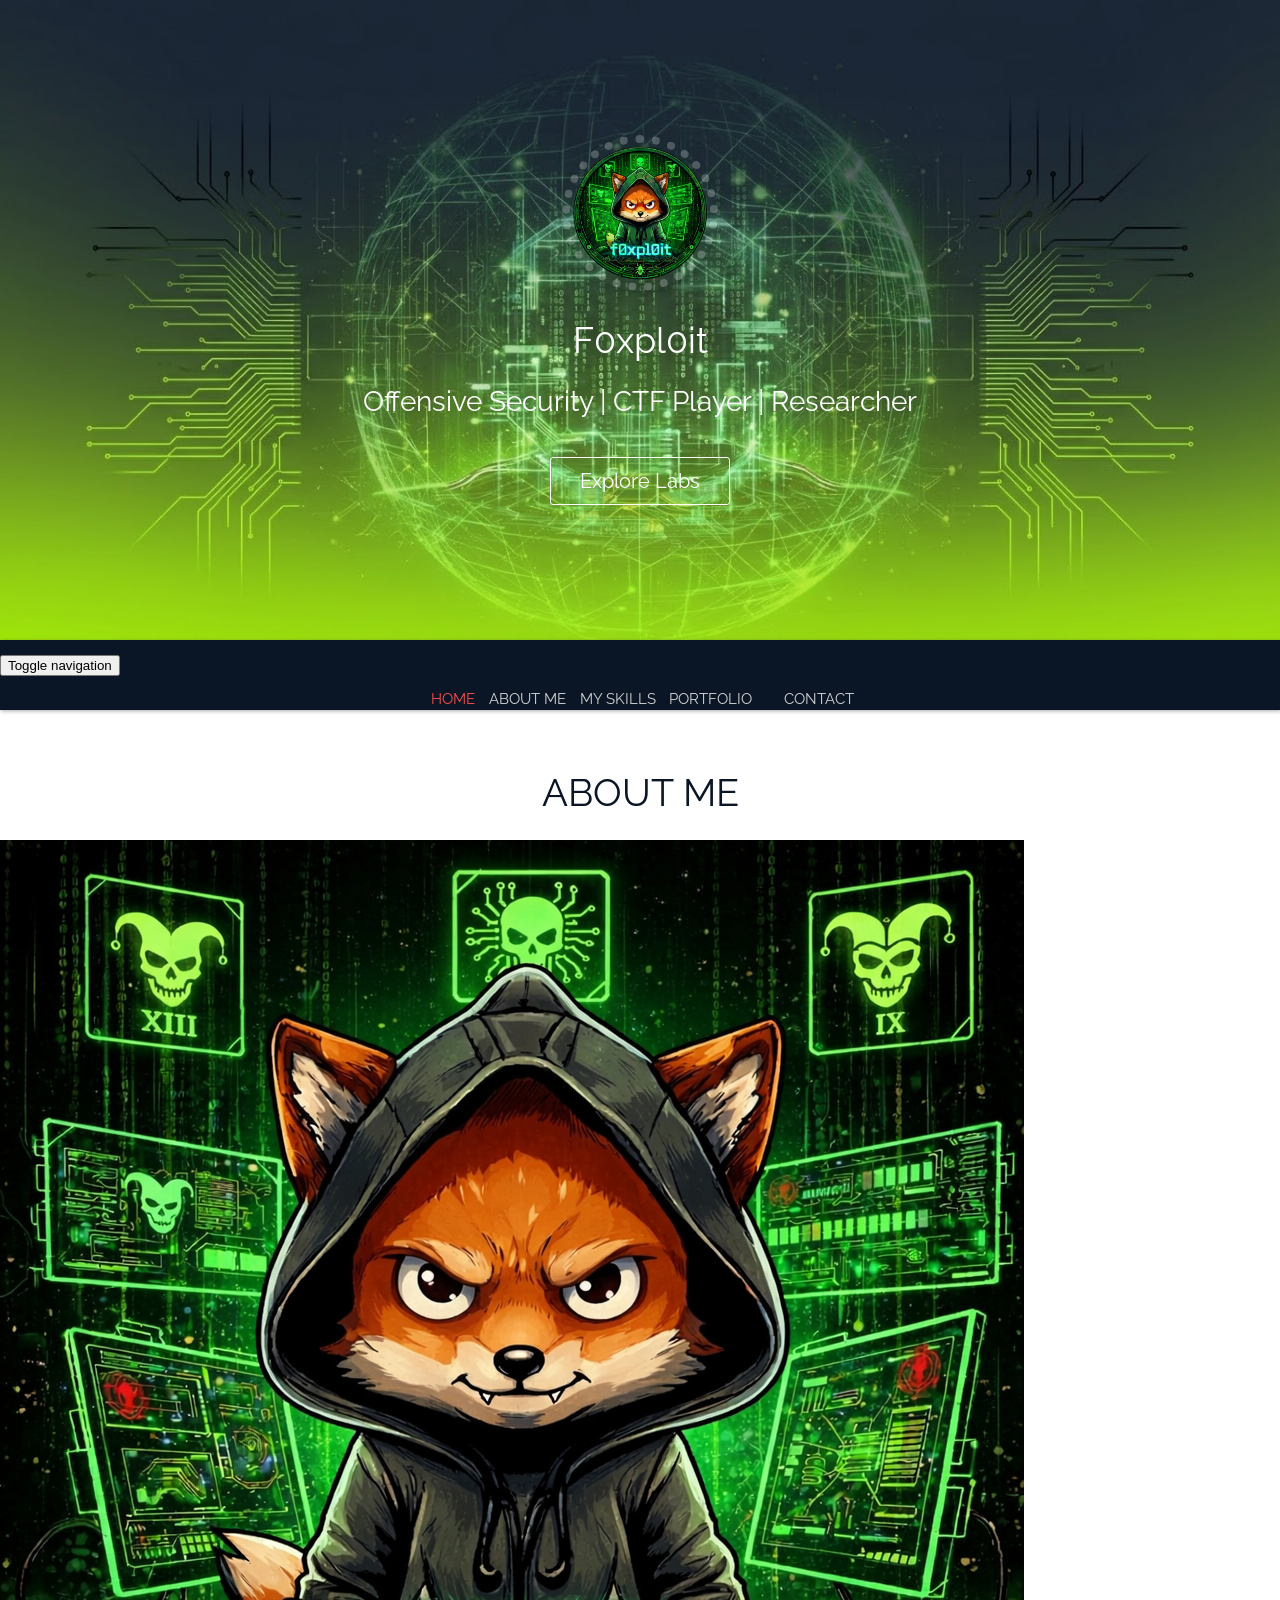
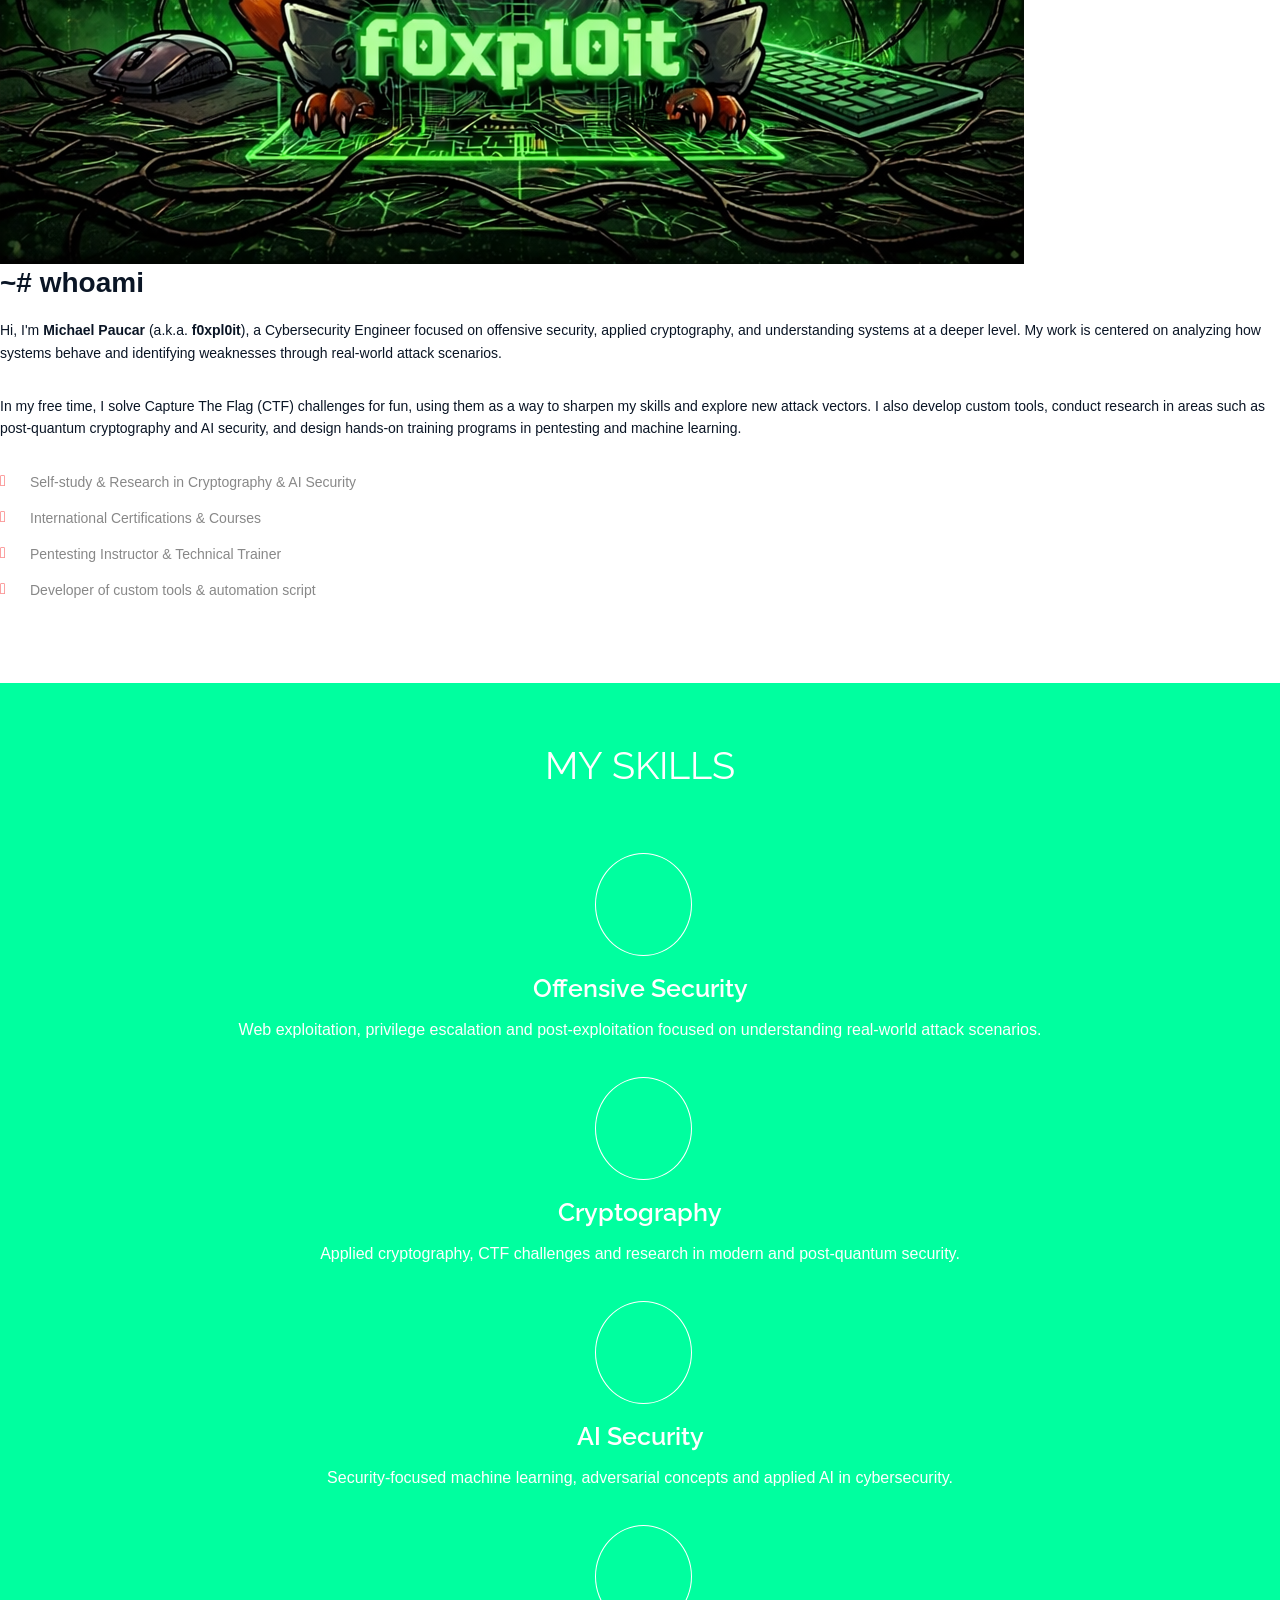
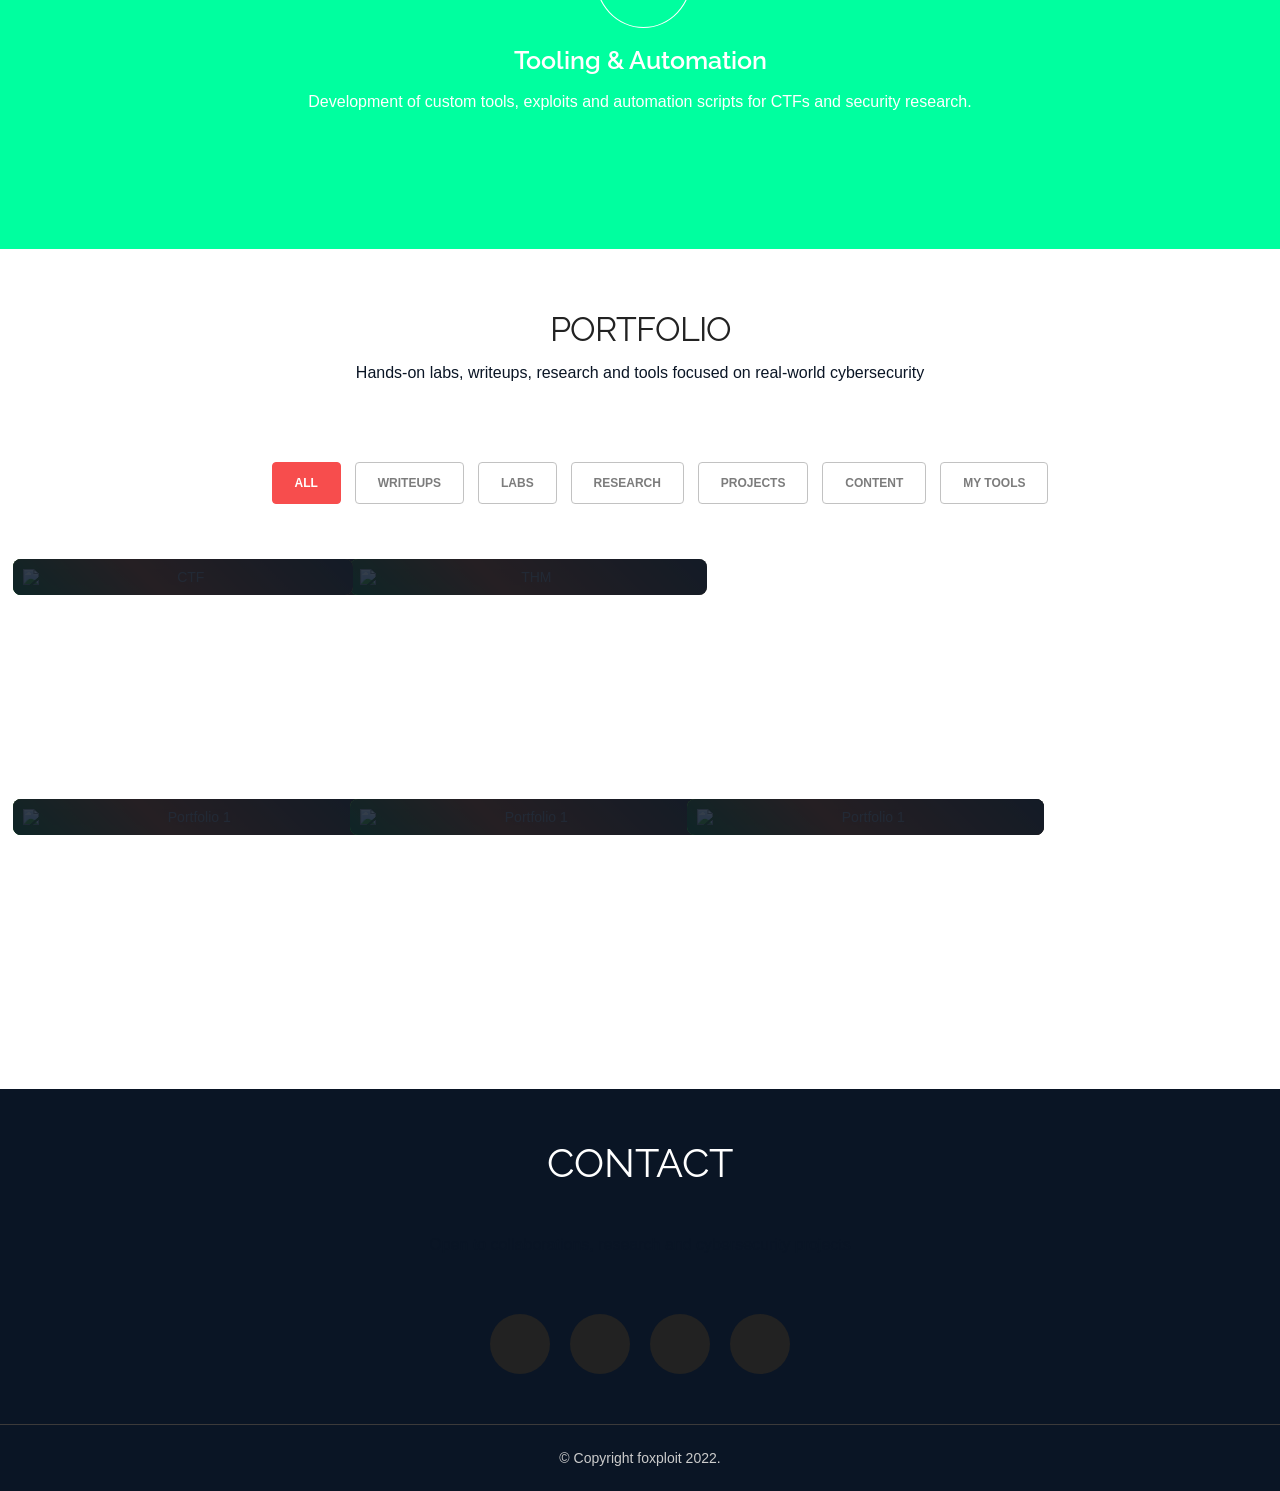
==== index.html @ 459e99ac "Add files via upload" ====
<!doctype html>
<html>
<head>
<meta charset="utf-8">
<meta name="viewport" content="width=device-width, maximum-scale=1">
<title>John Bootstrap One Page HTML5 Free Resume Template | Webthemez</title>
<link rel="icon" href="favicon.png" type="image/png">
<link href="css/bootstrap.min.css" rel="stylesheet" type="text/css">
<link rel="stylesheet" href="js/fancybox/jquery.fancybox.css" type="text/css" media="screen" />
<link href="css/style.css" rel="stylesheet" type="text/css"> 
<link href="css/font-awesome.css" rel="stylesheet" type="text/css"> 
<link href="css/animate.css" rel="stylesheet" type="text/css">
 
<!--[if lt IE 9]>
    <script src="js/respond-1.1.0.min.js"></script>
    <script src="js/html5shiv.js"></script>
    <script src="js/html5element.js"></script>
<![endif]-->
 
</head>
<body>
<header id="header">
	<div id="head" class="parallax" parallax-speed="2" style="background-position: 50% 0px;">
	
		<div class="top_left_cont zoomIn wow animated" id="logo"> 
		<img class="img-circle" src="img/guy.png" alt="">
			 
              <h2>f0xpl0it <br/>
              <strong>Offensive Security | CTF Player | Researcher</strong></h2>
              <a href="#Portfolio" class="read_more2">Explore Labs</a>
	</div>

	 </header>
 
<!--Header_section-->
<header id="header_wrapper">
  <div class="container">
    <div class="header_box">
      <!--<div class="logo"><a href="#">Resume</a></div>-->
	  <nav class="navbar navbar-inverse" role="navigation">
      <div class="navbar-header">
        <button type="button" id="nav-toggle" class="navbar-toggle" data-toggle="collapse" data-target="#main-nav"> <span class="sr-only">Toggle navigation</span> <span class="icon-bar"></span> <span class="icon-bar"></span> <span class="icon-bar"></span> </button>
        </div>
	    <div id="main-nav" class="collapse navbar-collapse navStyle">
			<ul class="nav navbar-nav" id="mainNav">
			  <li class="active"><a href="#header" class="scroll-link">Home</a></li>
			  <li><a href="#aboutUs" class="scroll-link">About Me</a></li>
			  <li><a href="#service" class="scroll-link">My Skills</a></li>
			  <li><a href="#Portfolio" class="scroll-link">Portfolio</a></li> 
			  <li><a href="#contact" class="scroll-link">Contact</a></li>
			</ul>
      </div>
	 </nav>
    </div>
  </div>
</header>
<!--Header_section--> 

<section id="aboutUs"><!--Aboutus-->
<div class="inner_wrapper about-us aboutUs-container fadeInLeft animated wow">
  <div class="container">
    <h2>About Me</h2>
    <div class="inner_section">
 <div class="row">
      <div class="col-md-6"> <img class="img-responsive" src="img/about1.png" align=""> </div>
      <div class="col-md-6">
        <h3>~# whoami</h3>
       <p>
          Hi, I'm <strong>Michael Paucar</strong> (a.k.a. <strong>f0xpl0it</strong>), 
          a Cybersecurity Engineer focused on offensive security, applied cryptography, 
          and understanding systems at a deeper level. My work is centered on analyzing 
          how systems behave and identifying weaknesses through real-world attack scenarios.
        </p> 
         
        <p>
            In my free time, I solve Capture The Flag (CTF) challenges for fun, using them 
            as a way to sharpen my skills and explore new attack vectors. I also develop 
            custom tools, conduct research in areas such as post-quantum cryptography and 
            AI security, and design hands-on training programs in pentesting and machine learning.
        </p> 
										<ul class="about-us-list">
										<li class="points">Self-study & Research in Cryptography & AI Security</li> 
                    <li class="points">International Certifications & Courses </li>
                    <li class="points">Pentesting Instructor & Technical Trainer </li>
										<li class="points">Developer of custom tools & automation script </li>
									</ul><!-- /.about-us-list --> 
      </div>
    </div>
	     </div>
  </div> 
  </div>
</section>
<!--Aboutus--> 


<!--Service-->
<section id="service">
  <div class="container">
    <h2>My Skills</h2>

    <div class="service_wrapper">
      <div class="row">

        <!-- Offensive Security -->
        <div class="col-md-3">
          <div class="service_icon delay-03s animated wow zoomIn">
            <span><i class="fa fa-crosshairs"></i></span>
          </div>
          <div class="service_block">
            <h3 class="animated fadeInUp wow">Offensive Security</h3>
            <p class="animated fadeInDown wow">
                Web exploitation, privilege escalation and post-exploitation focused on understanding real-world attack scenarios.
            </p>
          </div>
        </div>

        <!-- Cryptography -->
        <div class="col-md-3">
          <div class="service_icon icon2 delay-03s animated wow zoomIn">
            <span><i class="fa fa-lock"></i></span>
          </div>
          <div class="service_block">
            <h3 class="animated fadeInUp wow">Cryptography</h3>
            <p class="animated fadeInDown wow">
                Applied cryptography, CTF challenges and research in modern and post-quantum security.
            </p>
          </div>
        </div>

        <!-- AI Security -->
        <div class="col-md-3">
          <div class="service_icon icon3 delay-03s animated wow zoomIn">
            <span><i class="fa fa-tree"></i></span>
          </div>
          <div class="service_block">
            <h3 class="animated fadeInUp wow">AI Security</h3>
            <p class="animated fadeInDown wow">
                Security-focused machine learning, adversarial concepts and applied AI in cybersecurity.
            </p>
          </div>
        </div>

        <!-- Tools & Development -->
        <div class="col-md-3">
          <div class="service_icon icon3 delay-03s animated wow zoomIn">
            <span><i class="fa fa-terminal"></i></span>
          </div>
          <div class="service_block">
            <h3 class="animated fadeInUp wow">Tooling & Automation</h3>
            <p class="animated fadeInDown wow">
                Development of custom tools, exploits and automation scripts for CTFs and security research.
            </p>
          </div>
        </div>

      </div>
    </div>
  </div>
</section>


<!-- Portfolio -->
<section id="Portfolio" class="content"> 
  
  <!-- Container -->
  <div class="container portfolio_title"> 
    
    <!-- Title -->
    <div class="section-title">
      <h2>Portfolio</h2>
	<h6>Hands-on labs, writeups, research and tools focused on real-world cybersecurity</h6>
	  
    </div>
    <!--/Title --> 
    
  </div>
  <!-- Container -->
  
  <div class="portfolio-top"></div>
  
  <!-- Portfolio Filters -->
  <div class="portfolio"> 
    
<div id="filters" class="sixteen columns">
  <ul class="clearfix">
    <li><a id="all" href="#" data-filter="*" class="active"><h5>All </h5></a></li>
    <li><a href="#" data-filter=".writeup"><h5>Writeups</h5></a></li>
    <li><a href="#" data-filter=".labs"><h5>Labs</h5></a></li>
    <li><a href="#" data-filter=".research"><h5>Research</h5></a></li>
    <li><a href="#" data-filter=".projects"><h5>Projects</h5></a></li>
    <li><a href="#" data-filter=".content"><h5>content</h5></a></li>
    <li><a href="#" data-filter=".tools"><h5>My Tools</h5></a></li>
  </ul>
</div>


    <!--/Portfolio Filters --> 
    
    <!-- Portfolio Wrapper -->
    <div class="isotope fadeInLeft animated wow grid" style="position: relative; overflow: hidden; height: 480px;" id="portfolio_wrapper">  
      <!-- Portfolio Item -->
      <figure style="position: absolute; left: 0px; top: 0px; transform: translate3d(0px, 0px, 0px) scale3d(1, 1, 1); width: 337px; opacity: 1;" class="portfolio-item one-four   writeup isotope-item effect-oscar">
	   
        <div class="portfolio_img"> 
		<img src="img/portfolio_pic6.jpg"  alt="Portfolio 1"> </div> 
			<figcaption>		
				<div>
				  <a href="htb.html" > 
					<h2>Hack <span> The Box</span></h2>
							<p>Retired machines, challenges & lab notes.</p>
				  </a>
				</div>
			</figcaption>
        </figure>
      <!--/Portfolio Item --> 

            <!-- Portfolio Item-->
      <figure style="position: absolute; left: 337px; top: 0px; transform: translate3d(0px, 0px, 0px); width: 337px; opacity: 1;" class="portfolio-item one-four writeup isotope-item effect-oscar">
        <div class="portfolio_img"> 
          <img src="img/portfolio_pic2.jpg" alt="THM">
        </div> 
        <figcaption>    
          <div>
            <a href="thm.html"> 
              <h2>Try <span>Hack Me</span></h2>
              <p>Rooms, paths & practical challenges.</p>
            </a>
          </div>
        </figcaption>
      </figure>
            <!--/Portfolio Item --> 

      <!-- Portfolio Item-->
            <figure class="portfolio-item one-four writeup isotope-item effect-oscar">
        <div class="portfolio_img"> 
          <img src="img/portfolio_pic2.jpg" alt="CTF">
        </div> 
        <figcaption>    
          <div>
            <a href="ctf.html"> 
              <h2>CTF <span>'s</span></h2>
              <p>Challenges from competitions & events.</p>
            </a>
          </div>
        </figcaption>
      </figure>
      <!--/Portfolio Item --> 
      
      <!-- Portfolio Item-->
      <figure style="position: absolute; left: 0px; top: 240px; transform: translate3d(0px, 0px, 0px); width: 337px; opacity: 1;" class="portfolio-item one-four labs isotope-item effect-oscar">
        <div class="portfolio_img"> 
          <img src="img/portfolio_pic3.jpg" alt="PortSwigger">
        </div> 
        <figcaption>    
          <div>
            <a href="portswigger.html"> 
              <h2>PortSwigger <span>Labs</span></h2>
              <p>Web exploitation & Burp Suite labs.</p>
            </a>
          </div>
        </figcaption>
      </figure>
      <!--/Portfolio Item --> 
      
      <!-- Portfolio Item -->
      <figure style="position: absolute; left: 337px; top: 240px; transform: translate3d(0px, 0px, 0px); width: 337px; opacity: 1;" class="portfolio-item one-four labs isotope-item effect-oscar">
        <div class="portfolio_img"> 
          <img src="img/portfolio_pic4.jpg" alt="CryptoHack">
        </div> 
        <figcaption>    
          <div>
            <a href="cryptohack.html"> 
              <h2>Crypto <span>Hack</span></h2>
              <p>Cryptography training & challenges.</p>
            </a>
          </div>
        </figcaption>
      </figure>
      <!--/Portfolio Item--> 
      
      <!-- Portfolio Item-->
      <figure style="position: absolute; left: 674px; top: 240px; transform: translate3d(0px, 0px, 0px); width: 337px; opacity: 1;" class="portfolio-item one-four labs isotope-item effect-oscar">
        <div class="portfolio_img"> 
          <img src="img/portfolio_pic5.jpg" alt="PG">
        </div> 
        <figcaption>    
          <div>
            <a href="pg.html"> 
              <h2>Proving <span>Grounds</span></h2>
              <p>OffSec practice machines.</p>
            </a>
          </div>
        </figcaption>
      </figure>
      <!-- Portfolio Item --> 
      
      <!-- Portfolio Item -->
      <figure style="position: absolute; left: 0px; top: 0px; transform: translate3d(0px, 240px, 0px) scale3d(1, 1, 1); width: 337px; opacity: 1;" class="portfolio-item one-four  wildlife isotope-item effect-oscar">
        <div class="portfolio_img"> <img src="img/portfolio_pic5.jpg" alt="Portfolio 1"> </div>
       <figcaption>		
				<div>
				  <a href="img/portfolio_pic5.jpg" class="fancybox"> 
					<h2>Warm <span>Oscar</span></h2>
							<p>Oscar is a decent man. He used to clean porches with pleasure.</p>
				  </a>
				</div>
			</figcaption>
      </figure>
      <!--/Portfolio Item --> 
      
      <!-- Portfolio Item -->
      <figure style="position: absolute; left: 0px; top: 0px; transform: translate3d(337px, 240px, 0px) scale3d(1, 1, 1); width: 337px; opacity: 1;" class="portfolio-item one-four  web isotope-item effect-oscar">
        <div class="portfolio_img"> <img src="img/portfolio_pic6.jpg" alt="Portfolio 1"> </div>
       <figcaption>		
				<div>
				  <a href="img/portfolio_pic6.jpg" class="fancybox"> 
					<h2>Warm <span>Oscar</span></h2>
							<p>Oscar is a decent man. He used to clean porches with pleasure.</p>
				  </a>
				</div>
			</figcaption>
      </figure>
      <!--/Portfolio Item --> 
      
      <!-- Portfolio Item  -->
      <figure style="position: absolute; left: 0px; top: 0px; transform: translate3d(674px, 240px, 0px) scale3d(1, 1, 1); width: 337px; opacity: 1;" class="portfolio-item one-four  wildlife web isotope-item effect-oscar">
        <div class="portfolio_img"> <img src="img/portfolio_pic7.jpg" alt="Portfolio 1"> </div>       
       <figcaption>		
				<div>
				  <a href="img/portfolio_pic7.jpg" class="fancybox"> 
					<h2>Warm <span>Oscar</span></h2>
							<p>Oscar is a decent man. He used to clean porches with pleasure.</p>
				  </a>
				</div>
			</figcaption>
       </figure>
      <!--/Portfolio Item --> 
      
      <!-- Portfolio Item -->
      <figure style="position: absolute; left: 0px; top: 480px; transform: translate3d(0px, 0px, 0px); width: 337px; opacity: 1;" class="portfolio-item one-four tools isotope-item effect-oscar">
        <div class="portfolio_img"> 
          <img src="img/portfolio_pic8.jpg" alt="Tools">
        </div> 
        <figcaption>    
          <div>
            <a href="tools.html"> 
              <h2>My <span>Tools</span></h2>
              <p>Custom scripts & offensive tooling.</p>
            </a>
          </div>
        </figcaption>
      </figure>
      <!--/Portfolio Item --> 
      
    </div>
    <!--/Portfolio Wrapper --> 
    
  </div>
  <!--/Portfolio Filters -->
  
  <div class="portfolio_btm"></div>
  
  
  <div id="project_container">
    <div class="clear"></div>
    <div id="project_data"></div>
  </div>
 
  
</section>

<!--Footer-->
<footer class="footer_wrapper" id="contact">
  <div class="container">
    <section class="page_section contact" id="contact">
      <div class="contact_section">
        <h2>Contact</h2>
          <h6>Open to collaborations, research and cybersecurity projects</h6>
      </div>
      <div class="contact_section">
          <ul class="social_links">
            <li class="twitter animated bounceIn wow delay-02s"><a href="javascript:void(0)"><i class="fa fa-twitter"></i></a></li>
            <li class="facebook animated bounceIn wow delay-03s"><a href="javascript:void(0)"><i class="fa fa-linkedin"></i></a></li>
            <li class="pinterest animated bounceIn wow delay-04s"><a href="javascript:void(0)"><i class="fa fa-github"></i></a></li>
            <li class="gplus animated bounceIn wow delay-05s"><a href="javascript:void(0)"><i class="fa fa-google-plus"></i></a></li> 
          </ul>
        </div>
    </section>
  </div>
  <div class="container">
    <div class="footer_bottom"><span>© Copyright foxploit 2022. </div>
  </div>
</footer>

<script type="text/javascript" src="js/jquery-1.11.0.min.js"></script>
<script type="text/javascript" src="js/bootstrap.min.js"></script>
<script type="text/javascript" src="js/jquery-scrolltofixed.js"></script>
<script type="text/javascript" src="js/jquery.nav.js"></script> 
<script type="text/javascript" src="js/jquery.easing.1.3.js"></script>
<script type="text/javascript" src="js/jquery.isotope.js"></script>
<script src="js/fancybox/jquery.fancybox.pack.js" type="text/javascript"></script> 
<script type="text/javascript" src="js/wow.js"></script> 
<script type="text/javascript" src="js/custom.js"></script>

</body>
</html>
---- css/style.css ----
/*
Author URI: http://webthemez.com/
Note: 
Licence under Creative Commons Attribution 3.0 
-------------------------------------------------------*/

@charset "utf-8";
@import url(http://fonts.googleapis.com/css?family=Raleway:800,700,400);
@import url(http://fonts.googleapis.com/css?family=Signika:400,600);



/* Reset
---------------------------------*/
ul {
    list-style: none;
}

.figure {
    margin: 0px;
}

img {
    max-width: 100%;
}

a, a:hover, a:active {
    outline: 0px !important;
	text-decoration:none;
}
.clear {
    clear: both;
    display: block;
    overflow: hidden;
    visibility: hidden;
    width: 0;
    height: 0;
}
.clearfix:before,
.clearfix:after {
    content: '\0020';
    display: block;
    overflow: hidden;
    visibility: hidden;
    width: 0;
    height: 0;
}

.clearfix:after {
    clear: both;
}

/* Common style */
.grid figure {
	position: relative;
	float: left;
	overflow: hidden;
	margin: 10px 1%;
	min-width: 320px;
	max-width: 480px;
	max-height: 360px;
	width: 48%;
	background: #3085a3;
	text-align: center;
	cursor: pointer;
}

.grid figure img {
	position: relative;
	display: block;
	min-height: 100%;
	max-width: 100%;
	opacity: 0.8;
}

.grid figure figcaption {
	padding: 2em;
	color: #fff;
	text-transform: uppercase;
	font-size: 1.25em;
	-webkit-backface-visibility: hidden;
	backface-visibility: hidden;
}

.grid figure figcaption::before,
.grid figure figcaption::after {
	pointer-events: none;
}

.grid figure figcaption,
.grid figure figcaption > a {
	position: absolute;
	top: 0;
	left: 0;
	width: 100%;
	height: 100%;
}

/* Anchor will cover the whole item by default */
/* For some effects it will show as a button */
.grid figure figcaption > a {
	z-index: 1000;
	text-indent: 200%;
	white-space: nowrap;
	font-size: 0;
	opacity: 0;
}

.grid figure h2 {
	word-spacing: -0.15em;
	font-weight: 300;
}

.grid figure h2 span {
	font-weight: 800;
}

.grid figure h2,
.grid figure p {
	margin: 0;
}

.grid figure p {
	letter-spacing: 1px;
	font-size: 68.5%;
}

/*---------------*/
/***** Oscar *****/
/*---------------*/

figure.effect-oscar {
	background: -webkit-linear-gradient(45deg, #22682a 0%, #9b4a1b 40%, #3a342a 100%);
	background: linear-gradient(45deg, #22682a 0%,#9b4a1b 40%,#3a342a 100%);
}

figure.effect-oscar img {
	opacity: 0.9;
	-webkit-transition: opacity 0.35s;
	transition: opacity 0.35s;
}

figure.effect-oscar figcaption {
	padding: 3em;
	background-color: rgba(10, 21, 37, 0.81);
	-webkit-transition: background-color 0.35s;
	transition: background-color 0.35s;
}

figure.effect-oscar figcaption::before {
	position: absolute;
	top: 30px;
	right: 30px;
	bottom: 30px;
	left: 30px;
	border: 1px solid #fff;
	content: '';
}

figure.effect-oscar h2 {
	margin: 20% 0 10px 0;
	-webkit-transition: -webkit-transform 0.35s;
	transition: transform 0.35s;
	-webkit-transform: translate3d(0,100%,0);
	transform: translate3d(0,100%,0);
	color:#A3A3A3;
}

figure.effect-oscar figcaption::before,
figure.effect-oscar p {
	opacity: 0;
	-webkit-transition: opacity 0.35s, -webkit-transform 0.35s;
	transition: opacity 0.35s, transform 0.35s;
	-webkit-transform: scale(0);
	transform: scale(0);
}

figure.effect-oscar:hover h2 {
	-webkit-transform: translate3d(0,0,0);
	transform: translate3d(0,0,0);
	color: #FFFFFF;
}

figure.effect-oscar:hover figcaption::before,
figure.effect-oscar:hover p {
	opacity: 1;
	-webkit-transform: scale(1);
	transform: scale(1);
	color:#fff;+++++++
}

figure.effect-oscar:hover figcaption {
	background-color: rgba(58,52,42,0);
}

figure.effect-oscar:hover img {
	opacity: 0.4;
}

/* Styles
---------------------------------*/
body {
    background: #fff;
    font-family: 'Open Sans', sans-serif;
    font-size: 14px;
    font-weight: normal;
    color: #888888;
    margin: 0;
}

h2 {
    font-size: 38px;
    color: #222222;
    font-family: 'Raleway', sans-serif;
    font-weight: normal;
    margin: 0px 0 25px 0;
    text-align: center;
    text-transform: uppercase;
}

h3 {
    font-family: 'Open Sans', sans-serif;
    font-weight: 600;
    color: #222222;
    font-size: 18px;
    margin: 0 0 5px 0;
}

h6 {
    font-size: 16px;
    color: #888888;
    font-family: 'Open Sans', sans-serif;
    font-weight: 400;
    text-align: center;
    margin: 0 0 60px 0;
}

p {
    line-height: 24px;
    margin: 0;
}

/* Header Styles
---------------------------------*/

#header_wrapper {
    background: #0A1525;
    padding: 15px 0px;
	
	box-shadow: 1px 1px 4px rgba(60, 60, 60, 0.44);
    position: relative;
}

.header_box {
    position: relative;
    /* z-index: 9999999999999999999999999999999999; */
}

.logo a{
    float: left;
	
    font-size: 28px;
    line-height: 50px;
    color: #FF6C71;
}

.res-nav_click {
    display: none;
}
	

/* Nav Styles
---------------------------------*/
.navbar-inverse {
    background-color: transparent;
    border-color: transparent;
}

.navbar {
    border: 0px solid #fff;
    min-height: 40px;
    margin-bottom: 0px;
}

.navbar-inverse .navbar-nav > li > a {
    color: #D2D2D2;
}

.navStyle {
    float: right;
}

.navStyle ul {
    list-style: none;
    padding: 0px;
}

.navStyle ul li {
    display: inline-block;
    margin: 0 5px;
}

.navStyle ul li:first-child {
	/*margin:0px;*/;
}

.navStyle ul li:last-child {
    margin: 0 0 0 23px;
}

.navStyle ul li a {
    display: block;
    font-size: 15px;
    color: #222222;
    font-family: 'Raleway', sans-serif;
    text-decoration: none;
    text-transform: uppercase;
    font-weight: 400;
    transition: all 0.2s ease-in-out;
    -moz-transition: all 0.2s ease-in-out;
    -webkit-transition: all 0.2s ease-in-out;
}

.navStyle ul li a:hover {
    color: #ED5441;
}

.navStyle > li > a:hover, .nav > li > a:focus {
    text-decoration: none;
    color: #ED5441;
    background-color: transparent;
}

.navbar-inverse .navbar-nav > li > a:hover, .navbar-inverse .navbar-nav > li > a:focus {
    color: #FFFFFF;
    background-color: transparent;
}

.navbar-inverse .navbar-nav > .active > a, .navbar-inverse .navbar-nav > .active > a:hover, .navbar-inverse .navbar-nav > .active > a:focus {
    color: #F74D4D;
    background-color: transparent;
    border-radius: 4px;
}

.navStyle > li.active > a,
.navStyle > li.active > a:hover {
    text-decoration: none;
    color: #ED5441;
    background-color: transparent;
}

.borderLeft {
    border-left: 1px solid #DADADA;
}

.borderTop {
    margin-top: 30px;
    border-top: 1px solid #DADADA;
}

.mrgTop {
    margin-top: 30px;
}

.text-center {
  text-align: center;
}
#head {
  background: #f4f4f4 url(../img/bg_head.jpg) top center;
  background-size: cover;
  color: #7C7C7C;
  padding: 120px 0;
}
#head img.img-circle {
  display: block;
  width: 140px;
  height: 140px;
  overflow: hidden;
  border: 8px dotted rgba(255, 255, 255, 0.23);
  margin: 0 auto 20px;
  box-shadow: 0px 2px 4px rgba(0, 0, 0, 0.18);
}
#head .title {
  font-family: Alice, Georgia, serif;
  font-size: 49px;
  font-size: 3.0625rem;
}
#head .title a {
  text-decoration: none;
  color: #333333;
}
#head .tagline {
  display: block;
  font-size: 14px;
  font-size: 0.875rem;
  line-height: 1.2em;
  color: #7C7C7C;
  margin: 5px 0 0;
}
#head .tagline b {
  font-weight: normal;
}
#head .tagline a {
  color: #5E5E5E;
}
.home #head {
  padding: 90px 0;
}
.home #head .title {
  font-size: 49px;
  font-size: 3.0625rem;
}
.home #head .tagline {
  font-size: 16px;
  font-size: 1rem;
  margin: 15px 0 0;
}

/* Top_content
---------------------------------*/

.top_cont_outer {
    background: #ED5441;
    position: relative; 
    background: url('../img/main2.jpg') no-repeat;
	background-size: cover; 
}

.hero_section {
    position: relative;
    padding-top: 72px;
}
.hero_wrapper {
background: rgba(10, 21, 37, 0.69);
height: 650px;
}
.white_pad {
    position: relative;
    right: 0px;
    bottom: 0px;
}

.white_pad img {
    position: absolute;
    right: 0px;
    bottom: 0px;
}

.top_left_cont {
    padding: 15px 0;
}

.top_left_cont h3 {
    font-size: 16px;
    color: #f56eab;
    margin: 0 0 20px 0;
    text-align: left;
    font-weight: 700;
}

.top_left_cont h2 {
    font-size: 36px;
    color: #FFF;
    line-height: 58px;
    margin: 0 0 26px 0;
    font-family: 'Raleway', sans-serif;
    text-align: center;
    text-transform: capitalize;
}

.top_left_cont h2 strong {
    font-weight: 400;
	
    color: #FFFFFF;
    font-size: 28px;
    text-transform: capitalize;
}

.top_left_cont p {
font-size: 18px;
color: #FFFFFF;
margin: 0 0 30px 0;
line-height: 33px;
text-align: center;
font-weight: normal;
font-size: 20px;
/* font-weight: 300; */
text-align: center;
letter-spacing: 1px;
}

a.read_more, a.read_more2 {
    font-family: 'Raleway', sans-serif;
    display: block;
    font-size: 20px;
    width: 178px;
    height: 46px;
    line-height: 46px;
    border-radius: 3px;
    text-align: center;
    text-transform: uppercase;
    font-weight: 400;
    transition: all 0.2s ease-in-out;
    -moz-transition: all 0.2s ease-in-out;
    -webkit-transition: all 0.2s ease-in-out;
    background: transparent;
    color: #fff;
    border: 1px solid #fff;
	margin:0 auto;
    text-transform: capitalize;
}
a.read_more{
	 color: #3C3C3C;
	 border: 1px solid #3C3C3C;
}
a.read_more2:hover, a.read_more:hover {
    background: #FFFFFF;
    color: #F74C4C;
    border: 1px solid #FFFFFF;
}
a.read_more:hover {
    background: #fff;
    color: #ED5441;
    border: 1px solid #ED5441;
}

div#main-nav {
  width: 100%;
  text-align: center;
}	
.navbar-nav {
  width: 100%;
}
.navbar-nav>li {
  float: initial !important;
}


/* Services
---------------------------------*/

#service {
    padding: 60px 0px;
    background: #00ff9f;
}
#service h2{
  color: #fff;

}
.service_wrapper {
    padding: 40px 0 40px;
}

.service_section {
}

.service_block {
    text-align: center;
    padding-left: 15px;
    padding-right: 15px; 
	position: relative;
}

.service_icon {  
    width: 90px;
    height: 85px;
    margin: 0px auto 25px; 
}

 

.service_icon span {
    background: transparent; 
    display: block;
    height: 95px;
    width: 95px;
	
    border: 1px solid #FFFFFF;
    border-radius: 50%;
    padding: 6px 0 0;
}

.service_icon i {
  color: #FFFFFF;
font-size: 40px;
margin-top: 0;
position: relative;
top: 20px;
z-index: 20;
display: block;
text-align: center;
}

.service_block h3 {
    font-family: 'Raleway', sans-serif;
    font-weight: 600;
    font-size: 25px;
    color: #fff;
margin: 35px 0 15px; 
}
#service h6{
color:#fff;
}
.service_block p {
    font-size: 16px;
    color: #fff;
    margin: 0 0 35px 0; 
}
	


/* Latest Work
---------------------------------*/


#work_outer {
    background: #f9f9f9;
    padding: 70px 0px;
    position: relative;
}

.work_pic {
    position: absolute;
    right: 0;
    top: 25%;
    width: 50%;
}

.inner_section {
    padding: 0px;
}

.service-list {
    padding: 0 0 0 0;
    font-size: 14px;
    margin-bottom: 40px;
}

.service-list-col1 {
    float: left;
    width: 60px;
    text-align: center;
}

.service-list-col1 i {
    display:;
    color: #888;
    font-size: 19px;
    font-style: normal;
    line-height: 20px;
}

.service-list-col2 {
    overflow: hidden;
}

.page_section.alabaster {
    background: #fafafa;
}

.work_bottom {
    padding: 20px 0 0 0px;
}

.work_bottom span {
    font-size: 18px;
    color: #333333;
    display: block;
    margin: 0 0 20px 0;
}

a.contact_btn {
    background: #fff;
    text-transform: uppercase;
    display: block;
    width: 176px;
    height: 49px;
    text-align: center;
    line-height: 49px;
    font-size: 16px;
    color: #ED5441;
    border-radius: 3px;
    font-family: 'Raleway', sans-serif;
    font-weight: 600;
    border: 2px solid #ED5441;
    transition: all 0.2s ease-in-out;
    -moz-transition: all 0.2s ease-in-out;
    -webkit-transition: all 0.2s ease-in-out;
}

a.contact_btn:hover {
    background: #ED5441;
    color: #fff;
}

.input-text {
    background: transparent;
}


/* Portfolio
---------------------------------*/


#Portfolio {
    padding: 60px 0px;
}

.Portfolio-nav {
    padding: 0;
    margin: 0 0 45px 0;
    list-style: none;
    text-align: center;
}

.Portfolio-nav li {
    margin: 0 10px;
    display: inline;
}

.Portfolio-nav li a {
    display: inline-block;
    padding: 10px 22px;
    font-size: 12px;
    line-height: 20px;
    color: #222222;
    border-radius: 4px;
    text-transform: uppercase;
    background: #f7f7f7;
    margin-bottom: 5px;
    transition: all 0.3s ease-in-out;
    -moz-transition: all 0.3s ease-in-out;
    -webkit-transition: all 0.3s ease-in-out;
}

.Portfolio-nav li a:hover {
    background: #ED5441;
    color: #fff;
    text-decoration: none;
}

.portfolioContainer {
    margin: 0 auto;
    padding-left: 15px;
    width: auto !important;
}

.Portfolio-box {
    text-align: center;
    width: 350px;
    overflow: hidden;
    float: left;
    padding: 12px 0px;
}

.Portfolio-box img {
    transition: all 0.3s ease-in-out;
    -moz-transition: all 0.3s ease-in-out;
    -webkit-transition: all 0.3s ease-in-out;
}

.Portfolio-box img:hover {
    opacity: 0.6;
}

.Portfolio-nav li a.current {
    background: #ED5441;
    color: #fff;
    text-decoration: none;
}

img {
    max-width: 100%;
    height: auto;
}
/* no transition on .isotope container */

.isotope .isotope-item {
  /* change duration value to whatever you like */
    -webkit-transition-duration: 0.6s;
    -moz-transition-duration: 0.6s;
    transition-duration: 0.6s;
}

.isotope .isotope-item {
    -webkit-transition-property: -webkit-transform, opacity;
    -moz-transition-property: -moz-transform, opacity;
    transition-property: transform, opacity;
}

.page_section.paddind {
    padding-bottom: 60px;
}


/* About Us
--------------------------- */
 
.aboutUs-container {
background-repeat: no-repeat;
background-position: right;
background-size: auto 100%;
background-position-y: 70px;
}
#about-us, h2, h3, h6, p {
color: #0A1525;
}
#about-us .read-more{
	border: 1px solid #ED5441;
	color: #1a1a1a;
}

#about-us .read-more:hover{
	background-color: #e74c3c;
	border: 1px solid #e74c3c;
	color: #fff;
}
.about-us-post-container{
	background-repeat: no-repeat;
	background-position: right;
	background-size: auto 100%;
}
.about-us{ 
}
.about-us h3{
	font-size:28px;
}
.points{ 
	margin-bottom: 10px;
	font-size:14px;
	padding-left:0px;
}
.about-us p{
	/*font-size: 0.9375em;*/
	line-height: 1.625em;
	padding: 15px 0;
}
.about-us .about-us-list{
	list-style: none;
	margin-bottom: 20px;
	padding-left:0px;
}

.about-us .points{
	position: relative;
	list-style-type: none;
	padding: 5px 0 5px 30px;
}

.about-us .points:before{
	content: "\f058";
	position: absolute;
	font-family: FontAwesome;
	font-size: 1.125em;
	color: #F74D4D;
	left: 0px;
	top: 3px;
}

.about-us-link a:first-child{
	margin-left: 0;
}


/* Team
---------------------------------*/
.team_section {
    max-width: 993px;
    margin: 0 auto;
}

.team_area {
    width: 30.66%;
    margin-right: 3.82979%; 
    overflow: hidden;
    text-align: center;
    float: left;
}

.team_area span {
    margin-bottom: 24px;
    display: block;
}

.team_area:nth-of-type(3n+0) {
    margin: 0;
}

.team_box {
    width: auto;
    height: auto;
    position: relative;
    border-radius: 50%;
    margin: 0px 3px 25px 3px;
}
/*
.team_box_shadow {
    transition: all 0.3s ease-in-out;
    -moz-transition: all 0.3s ease-in-out;
    -webkit-transition: all 0.3s ease-in-out;
    position: absolute;
    width: 100%;
    height: 26%;
    z-index: 10;
    bottom: 0px;
} */

.team_box_shadow a {
    display: block;
    width: 100%;
    height: 100%; 
}

.team_box:hover .team_box_shadow {
    box-shadow: inset  0px 0px 0px 148px rgba(17,17,17,0.80);
}

.team_box:hover ul {
    display: block;
    opacity: 1;
}

.team_box img {
    display: block;
    border-radius: 0%;
    width: 90%;
    margin: 0 auto;
}

.team_box ul {
    display: block;
    padding: 0;
    margin: 0;
    list-style: none;
    position: absolute;
    left: 0;
    top: 88%;
    width: 100%;
    text-align: center;
    margin-top: -14px;
    z-index: 15;
    transition: all 0.6s ease-in-out;
    -moz-transition: all 0.6s ease-in-out;
    -webkit-transition: all 0.6s ease-in-out;
}

.team_box ul li {
    display: inline-block;
    margin: 0 11px;
	width: 34px; 
border-radius: 50%;
background: #fff;
padding: 10px 0 4px;
margin-bottom: 5px;
}

.team_box ul li a { 
    display: inline-block;
    font-size: 18px;
    color: #232323;
    transition: all 0.3s ease-in-out;
    -moz-transition: all 0.3s ease-in-out;
    -webkit-transition: all 0.3s ease-in-out;
}

.team_box ul li a:hover, .team_box ul li a:focus {
    text-decoration: none;
}

.team_box ul li a.fa-twitter:hover {
    color: #55acee;
}

.team_box ul li a.fa-facebook:hover {
    color: #3b5998;
}

.team_box ul li a.fa-pinterest:hover {
    color: #cb2026;
}

.team_box ul li a.fa-google-plus:hover {
    color: #dd4b39;
}
 .img-circle {
border-radius: 50%;
}
.centered {
text-align: center;
/* background: #0A1525; */
}
#team .fa {
width: 30px;
height: 30px;
margin: 0 3px;
border-radius: 100%;
font-size: 15px;
line-height: 30px;
outline: 0;
color: #fff;
background-color: #11D25D;
-webkit-transition: all .3s;
-moz-transition: all .3s;
transition: all .3s;
}
#aboutUs {
    padding: 60px 0;
    background: #fff;
}

/* Contact
---------------------------------*/
.page_section.contact {
    padding: 50px 0 0px;
}
 
.contact_section {
    margin: 0 0 50px 0;
}

.contact_section h2 {
    font-size: 40px;
    color: #ffffff;
    margin: 0 0 50px 0;
    text-transform: uppercase;
}

.contact_block {
    text-align: center;
}

.contact_block_icon {
    border-radius: 50%;
    height: 85px;
    width: 85px;
    margin: 0px auto 20px;
}

.contact_block_icon.icon2 {
    border-color: #ED5441;
}

.contact_block_icon.icon3 {
    border-color: #49b5e7;
}

.contact_block_icon span {
    background: none repeat scroll 0 0 #f56eab;
    border: 5px solid #fff;
    border-radius: 50%;
    display: block;
    height: 100%;
    width: 100%;
}

.contact_block_icon.icon2 {
    border-color: #ED5441;
}

.contact_block_icon.icon2 span {
    background: #ED5441;
}

.contact_block_icon.icon3 {
    border-color: #49b5e7;
}

.contact_block_icon.icon3 span {
    background: #49b5e7;
}

.contact_block_icon i {
    color: #fff;
    font-size: 36px;
    margin-top: 0;
    position: relative;
    top: 26px;
    z-index: 20;
}

.contact_block span {
    display: block;
    font-size: 16px;
    color: #ffffff;
    line-height: 20px;
}

.contact_block span a {
    display: block;
    font-size: 16px;
    color: #ffffff;
    line-height: 20px;
}

.contact_info {
    font-size: 15px;
    margin: 0 0 0 20px;
    padding-left: 0;
}

.contact_info  h3 {
    font-size: 24px;
    font-weight: 600;
    margin: 0 0 30px;
    color: #fff;
}

.contact_info p {
    line-height: 28px;
    display: block;
    font-size: 16px;
    color: #ffffff;
    margin: 0 0 30px;
}

/* Estilo básico para los iconos */
.social_links {
    padding: 0;
    margin: 0;
    display: flex;
    justify-content: center;
    list-style: none;
}

.social_links li {
    margin: 0 10px;
    transition: transform 0.3s ease, box-shadow 0.3s ease;  /* Transición para animación */
}

/* Iconos */
.social_links li a {
    display: block;
    width: 60px;            /* Tamaño de los íconos */
    height: 60px;
    text-align: center;
    line-height: 60px;      /* Centrado del icono */
    font-size: 28px;        /* Tamaño del icono */
    color: #fff;
    background: #222;      /* Fondo oscuro */
    border-radius: 60%;     /* Forma circular */
    transition: transform 0.3s ease, box-shadow 0.3s ease; /* Transición de expansión */
}

/* Efecto de animación (escala y sombra) */
.social_links li a:hover {
    transform: scale(1.2);                /* Aumenta el tamaño del ícono */
    box-shadow: 0 8px 15px rgba(0, 0, 0, 0.2); /* Añade sombra al pasar el mouse */
}

.twitter a:hover {
    color: #55acee;
}

.facebook a:hover {
    color: #3b5998;
}

.pinterest a:hover {
    color: #cbc020;
}

.gplus a:hover {
    color: #dd4b39;
}
 

.form {
    margin: 0 66px 0 30px;
}

.input-text {
    padding: 15px 16px;
    border: 1px solid #ccc;
    width: 100%;
    height: 50px;
    display: block;
    border-radius: 4px;
    font-size: 15px;
    color: #aaa;
    margin: 0 0 15px 0;
    transition: all 0.3s ease-in-out;
    -moz-transition: all 0.3s ease-in-out;
    -webkit-transition: all 0.3s ease-in-out;
}

.input-text:focus {
    border: 1px solid #fff;
    outline: 0;
    -webkit-box-shadow: inset 0 1px 1px rgba(0, 0, 0, 0.075), 0 0 8px rgba(124, 197, 118, 0.3);
    -moz-box-shadow: inset 0 1px 1px rgba(0, 0, 0, 0.075), 0 0 8px rgba(124, 197, 118, 0.3);
    box-shadow: inset 0 1px 1px rgba(0, 0, 0, 0.075), 0 0 8px rgba(124, 197, 118, 0.3);
}

.input-text.text-area {
    height: 230px;
    resize: none;
    overflow: auto;
    
}

.input-btn {    
    width: 175px;
    height: 50px;
    letter-spacing: 0px;
    background: #F74D4D;
    border-radius: 3px;
    color: #ffffff;
    font-size: 16px;
    text-transform: uppercase;
    font-weight: 600;
    border: 0px;
    transition: all 0.3s ease-in-out;
    -moz-transition: all 0.3s ease-in-out;
    -webkit-transition: all 0.3s ease-in-out;
}

.input-btn:hover {
    background: #fff;
    color: #222;
}

/* Footer
---------------------------------*/

.footer_wrapper {
    background: #0A1525;
}

.footer_bottom {
    border-top: 1px solid #3C3A3A;
    padding: 25px 0;
}

.footer_bottom span {
    display: block;
    font-size: 14px;
    color: #cccccc;
    text-align: center;
}

.footer_bottom span a {
    display: inline-block;
    color: #E04B4D;
    font-size: 16px;
    transition: all 0.3s ease-in-out;
    -moz-transition: all 0.3s ease-in-out;
    -webkit-transition: all 0.3s ease-in-out;
}

.footer_bottom span a:hover {
    color: #fff;
}

/* Animation Timers
---------------------------------*/
.delay-02s {
    animation-delay: 0.2s;
    -webkit-animation-delay: 0.2s;
}

.delay-03s {
    animation-delay: 0.3s;
    -webkit-animation-delay: 0.3s;
}

.delay-04s {
    animation-delay: 0.4s;
    -webkit-animation-delay: 0.4s;
}

.delay-05s {
    animation-delay: 0.5s;
    -webkit-animation-delay: 0.5s;
}

.delay-06s {
    animation-delay: 0.6s;
    -webkit-animation-delay: 0.6s;
}

.delay-07s {
    animation-delay: 0.7s;
    -webkit-animation-delay: 0.7s;
}

.delay-08s {
    animation-delay: 0.8s;
    -webkit-animation-delay: 0.8s;
}

.delay-09s {
    animation-delay: 0.9s;
    -webkit-animation-delay: 0.9s;
}

.delay-1s {
    animation-delay: 1s;
    -webkit-animation-delay: 1s;
}

.delay-12s {
    animation-delay: 1.2s;
    -webkit-animation-delay: 1.2s;
}


/*new_profolio*/



	
/* Portfolio */	
	
.container.portfolio_title {
    padding-bottom: 0px;
}

#portfolio {
    padding: 60px 0 40px;
}



/* Portfolio Filters */	

#filters {
    margin-top: 10px;
    margin-bottom: 40px;
    text-align: center;
    display: block;
    float: none;
    z-index: 2;
    position: relative;
}

#filters ul li {
    display: inline-block;
    margin: 0 5px;
}

#filters ul li a {
    display: block;
}

#filters ul li a h5 {
    background: none repeat scroll 0 0 #f7f7f7;
    border-radius: 4px;
    display: inline-block;
    
    font-size: 12px;
    line-height: 20px;
    margin-bottom: 5px;
    padding: 10px 22px;
    text-transform: uppercase;
    transition: all 0.3s ease-in-out 0s;
    background: #fff;
    border: #C2C2C2 solid 1px;
    color: #7C7C7C;
}

#filters ul li a:hover h5, #filters ul li a.active h5 {
    background: #F74D4D;
    color: #FFFFFF;
    text-decoration: none;
    border: #F74D4D solid 1px;
}

.section-title h2 {
    color: #222222;
    font-family: 'Raleway', sans-serif;
    font-size: 34px;
    letter-spacing: -1px;
    margin: 0 0 15px;
    text-align: center;
    text-transform: uppercase;
}

.section-title span {
    display: block;
    color: #888888;
    font-family: 'Open Sans',sans-serif;
    font-size: 16px;
    font-weight: 400;
    margin: 0 0 60px;
    text-align: center;
}
#techSkills{
padding:80px 0 60px;
}
 .progress {
  height: 20px;
  margin-bottom: 20px;
  overflow: hidden;
  background-color: #f5f5f5;
  border-radius: 0;
}
.progress {
    position: relative;
	height: 25px;
}
.progress > .progress-type {
	position: absolute;
	left: 0px;
	font-weight: 400;
	padding: 3px 30px 2px 10px;
	color: rgba(255, 255, 255, 0.54);
	background-color: rgba(25, 25, 25, 0.2);
}
.progress > .progress-completed {
	position: absolute;
	right: 0px;
	font-weight: 400;
	padding: 3px 10px 2px;
}

/* Portfolio Items */	

#portfolio_wrapper {
    position: relative;
    padding: 0;
    width: 100%;
    margin: 0 auto;
    display: block;
}

#portfolio_wrapper .one-four {
    width: 25%;
    padding: 10px;
}

.portfolio-item {
    background: #111; /* opcional modo hacker */
    border-radius: 8px;
    overflow: hidden;
}

.portfolio-item .portfolio_img {
    overflow: hidden;
    display: block;
    position: relative;
}

.portfolio-item .portfolio_img img {
    width: 100%;
    height: auto;
}

.portfolio-item:hover .item_overlay {
    opacity: 1;
    transition: all 0.4s ease 0s;
    -moz-transition: all 0.4s ease 0s;
    -webkit-transition: all 0.4s ease 0s;
    -ms-transition: all 0.4s ease 0s;
    -o-transition: all 0.4s ease 0s;
}

.item_overlay {
    width: 100%;
    height: 100%;
    position: absolute;
    top: 0;
    left: 0;
    opacity: 0;
    transition: all 0.3s ease 0s;
    -moz-transition: all 0.3s ease 0s;
    -webkit-transition: all 0.3s ease 0s;
    -o-transition: all 0.3s ease 0s;
    cursor: pointer;
}

.open-project-link {
    width: 100%;
    height: 100%;
    position: absolute;
    z-index: 100;
}

.item_overlay:hover {
    background:rgba(89, 89, 89, 0.7);
}

.item_info {
    position: absolute;
    height: 100px;
    width: 100%;
    top: 50%;
    margin-top: -50px;
    text-align: center;
}

.project_name {
    color: #fff;
    text-transform: uppercase;
    margin-top: 25px;
    
    opacity: 0;
    font-size: 18px;
    transition: all 0.2s ease 0s;
    -moz-transition: all 0.2s ease 0s;
    -webkit-transition: all 0.2s ease 0s;
    -ms-transition: all 0.2s ease 0s;
    -o-transition: all 0.2s ease 0s;
    position: relative;
    z-index: 10;
}

.portfolio-item:hover .project_name {
    opacity: 1;
    -webkit-transition: opacity .1s .2s;
    -moz-transition: opacity .1s .2s;
    -ms-transition: opacity .1s .2s;
    -o-transition: opacity .1s .2s;
    transition: opacity .1s .2s;
}

.project_catg {
    font-size: 14px;
    color: #fff;
    opacity: 0;
    margin-top: 0px;
    transition: all 0.2s ease 0s;
    -moz-transition: all 0.2s ease 0s;
    -webkit-transition: all 0.2s ease 0s;
    -ms-transition: all 0.2s ease 0s;
    -o-transition: all 0.2s ease 0s;
}

.portfolio-item:hover .project_catg {
    opacity: 0.8;
    -webkit-transition: opacity .1s .2s;
    -moz-transition: opacity .1s .2s;
    -ms-transition: opacity .1s .2s;
    -o-transition: opacity .1s .2s;
    transition: opacity .1s .2s;
}

.zoom-icon {
    left: 50%;
    margin-left: -20px;
    position: inherit;
    width: 40px;
    height: 40px;
    margin-top: 40px;
    opacity: 0;
    background: url(images/zoom.png);
    background-size: 40px 40px;
    transition: all 0.3s ease 0.1s;
    -moz-transition: all 0.3s ease 0.2s;
    -webkit-transition: all 0.3s ease 0.2s;
    -ms-transition: all 0.3s ease 0.2s;
    -o-transition: all 0.3s ease 0.2s;
}

.portfolio-item:hover .zoom-icon {
    opacity: 1;
    margin-top: 0px;
    -webkit-transition: opacity .3s .2s, margin-top .3s .2s;
    -moz-transition: opacity .3s .2s, margin-top .3s .2s;
    -ms-transition: opacity .3s .2s, margin-top .3s .2s;
    -o-transition: opacity .3s .2s, margin-top .3s .2s;
    transition: opacity .3s .2s, margin-top .3s .2s;
}
	
	
	
	
/* Portfolio Isotope Transitions */	

.isotope, .isotope .isotope-item {
    -webkit-transition-duration: 0.8s;
    -moz-transition-duration: 0.8s;
    -ms-transition-duration: 0.8s;
    -o-transition-duration: 0.8s;
    transition-duration: 0.8s;
}

.isotope {
    -webkit-transition-property: height, width;
    -moz-transition-property: height, width;
    -ms-transition-property: height, width;
    -o-transition-property: height, width;
    transition-property: height, width;
}

.isotope .isotope-item {
    -webkit-transition-property: -webkit-transform, opacity;
    -moz-transition-property: -moz-transform, opacity;
    -ms-transition-property: -ms-transform, opacity;
    -o-transition-property: -o-transform, opacity;
    transition-property: transform, opacity;
}

.isotope.no-transition, .isotope.no-transition .isotope-item, .isotope .isotope-item.no-transition {
    -webkit-transition-duration: 0s;
    -moz-transition-duration: 0s;
    -ms-transition-duration: 0s;
    -o-transition-duration: 0s;
    transition-duration: 0s;
}



/* Portfolio Expander */	



#project_container {
    display: none;
    background-color: #FFF;
}

#project-page-button-fullscreen {
    height: auto;
    z-index: 100;
    position: absolute;
    right: 30px;
    top: 30px;
}

#project-page-button-fullscreen li {
    display: inline-block;
    font-size: 30px;
}

#project-page-button-fullscreen li a {
    background: url(images/close.png) no-repeat #fff;
    background-size: 50px 50px;
    width: 50px;
    height: 50px;
    display: block;
    border-radius: 50px;
    opacity: 0.5;
}

#project-page-button-fullscreen li a:hover {
    opacity: 1;
}

#project-page-button {
    text-align: center;
    margin-bottom: 20px;
    height: auto;
    position: relative;
    z-index: 100;
}

#project-page-button li {
    display: inline-block;
    margin: 60px 10px 0px 10px;
    font-size: 30px;
}

#project_data {
    margin-bottom: 0px;
}

.project-section-title {
    text-align: center;
    margin-bottom: 40px;
}

.project-section-title h1 {
    margin-bottom: 5px!important;
    letter-spacing: 1px;
    font-family: 'Raleway', sans-serif;
}

.project-page {
    background-color: #FFF;
    width: 100%;
    height: auto;
    left: 0;
    padding-bottom: 40px;
}

	
/* Portfolio*/	
	
	
.project-image-slider .bx-wrapper .bx-next {
    background: url("images/project_slider_right.png") no-repeat;
    background-size: 35px 65px;
    opacity: 0.3;
    right: -90px;
}

.project-image-slider .bx-wrapper .bx-prev {
    background: url("images/project_slider_left.png") no-repeat;
    background-size: 35px 65px;
    opacity: 0.3;
    left: -90px;
}

.project-image-slider .bx-wrapper .bx-next:hover, .project-image-slider .bx-wrapper .bx-prev:hover {
    opacity: 1;
    background-position: 0;
}

.project-image-slider .bx-wrapper .bx-controls-direction a {
    height: 65px;
    margin-top: -33px;
    outline: 0 none;
    position: absolute;
    text-indent: -9999px;
    top: 50%;
    width: 35px;
    z-index: 100;
}
	
/* Portfolio Normal Expander */		
	
.project-description {
    margin-top: 40px;
    margin-bottom: 20px;
    width: 100%;
    height: auto;
}

.small-border {
    height: 2px;
    width: 50px;
    background-color: #ddd;
    margin-bottom: 15px;
}

.visit-project {
    width: 100%;
    text-align: center;
    border-top: 1px solid #ddd;
    margin-top: 20px;
    padding: 55px 0 20px 0;
}

.project-description h5 {
    color: #222222;
    text-transform: uppercase;
    margin-bottom: 5px;
}
	
	
	
/* Portfolio FullScreen Expander */			
	
#cycle-loader {
    height: 32px;
    left: 50%;
    margin: -8px 0 0 -8px;
    position: absolute;
    top: 50%;
    width: 32px;
    z-index: 999;
}

#arrow_left {
    top: 50%;
    height: 60px;
    position: absolute;
    left: 30px;
    width: 32px;
    z-index: 1000;
    margin-top: -30px;
}

#arrow_right {
    top: 50%;
    height: 60px;
    position: absolute;
    right: 30px;
    width: 32px;
    z-index: 1000;
    margin-top: -30px;
}

#arrow_left:hover, #arrow_right:hover {
    margin-top: -28px;
}

#arrow_left:active, #arrow_right:active {
    margin-top: -28px;
}

div.mc-image {
    -webkit-transition: opacity 1s ease-in-out;
    -moz-transition: opacity 1s ease-in-out;
    -o-transition: opacity 1s ease-in-out;
    transition: opacity 1s ease-in-out;
    -webkit-background-size: cover;
    -moz-background-size: cover;
    -o-background-size: cover;
    background-size: cover;
    background-position: center center;
    background-repeat: no-repeat;
    height: 100%;
    overflow: hidden;
    width: 100%;
}

.in-slide-content div.info-slide {
    background: #FFF url(images/info.png) no-repeat left bottom;
    background-size: 46px 46px;
    position: absolute;
    top: 30px;
    left: 30px;
    width: 46px;
    height: 46px;
    margin: 0;
    display: block;
    text-indent: 10px;
    -moz-border-radius: 23px;
    -webkit-border-radius: 23px;
    border-radius: 23px;
    cursor: pointer;
    z-index: 1000;
    -ms-filter: "progid: DXImageTransform.Microsoft.Alpha(Opacity=50)";
    filter: alpha(opacity=0.5);
    opacity: 0.5;
    -webkit-transition: all 0.3s;
    -moz-transition: all 0.3s;
    -o-transition: all 0.3s;
    -ms-transition: all 0.3s;
    transition: all 0.3s;
}

.in-slide-content div.info-slide:hover {
    width: 200px;
    background: #FFF;
    position: absolute;
    bottom: 40px;
    padding: 10px 20px;
    text-indent: 0px;
    moz-border-radius: 0px;
    -webkit-border-radius: 0px;
    border-radius: 0px;
    z-index: 1000;
    -ms-filter: "progid: DXImageTransform.Microsoft.Alpha(Opacity=100)";
    filter: alpha(opacity=1);
    opacity: 1;
}

.in-slide-content h2, .in-slide-content p {
    padding: 0;
    margin: 0;
    font-size: 12px;
    line-height: 24px;
}

.in-slide-content h2 {
    font-size: 14px;
    color: #444;
    text-shadow: none;
    font-weight: normal;
    text-transform: uppercase;
    z-index: 1001;
    position: relative;
    white-space: nowrap;
}

.info-slide p {
    color: #aaa;
    font-size: 13px;
    text-shadow: none;
    z-index: 1001;
    position: relative;
    margin: 0;
    font-weight: normal;
    white-space: nowrap;
}

.in-slide-content div.info-slide h2 {
    display: none;
    padding: 10px 10px 0 10px;
}

.in-slide-content div.info-slide p {
    display: none;
    padding: 0px 10px 10px 10px;
}

.in-slide-content div.info-slide:hover h2, .in-slide-content div.info-slide:hover p {
    display: inherit;
    padding: 0;
}

/*-------------------
-----News Styles-----
---------------------*/    
.timeline{
    position:relative;
    margin-bottom:100px;
    z-index:1;
}

.timeline:before{
    display:block;
    content:"";
    position:absolute;
    width:50%;
    height:100%;
    left:1px;
    top:0;
    border-right:1px solid #F74D4D;
    z-index:-1;
} 

.timeline:after{
    display:block;
    content:"";
    position:absolute;
    width:50%;
    height:100px;
    left:1px;
    bottom:-105px;
    border-right:1px dashed #F74D4D;
    z-index:-1;
} 

.timeline .date-title{
    text-align:center;
    margin:70px 0 50px;
}

.timeline .date-title span{
    padding:15px 30px;
    font-size:21px;
    font-weight:400;
    color:#fff;
    background:#F74D4D;
    border-radius:5px;
}

.news-item {
    padding-bottom:45px;
}

.news-item.right {
    float:right;
    margin-top:40px;
}

.news-item .news-content {
    margin:20px 30px 0 0;
    position:relative;
    padding:30px;
    padding-left:100px;
    background:#f5f5f5;
    border-radius:10px;
    box-shadow:-5px 5px 0 rgba(0,0,0,0.08);
    -webkit-transition:all .3s ease-out;
    transition:all .3s ease-out;
}

.news-item:hover .news-content {
    background:#F74D4D;
    color:#fff;
}

.news-item.right .news-content {
    margin:20px 0 0 30px;
    box-shadow:5px 5px 0 rgba(0,0,0,0.08);
}

.news-item .news-content:after {
    display:block;
    content:"";
    position:absolute;
    top:50px;
    right:-40px;
    width:0px;
    height:0px;
    background:transparent;
    border:20px solid transparent;
    border-left:20px solid #f5f5f5;
    -webkit-transition:border-left-color .3s ease-out;
    transition:border-left-color .3s ease-out;
}

.news-item.right .news-content:after {
    position:absolute;
    left:-40px;
    right:auto;
    border-left:20px solid transparent;
    border-right:20px solid #f5f5f5;
    -webkit-transition:border-right-color .3s ease-out;
    transition:border-right-color .3s ease-out;
}

.news-item:hover .news-content:after {
    border-left-color:#F74D4D;
}

.news-item.right:hover .news-content:after {
    border-left-color:transparent;
    border-right-color:#F74D4D;
}

.news-item .news-content:before {
    display:block;
    content:"";
    position:absolute;
    width:20px;
    height:20px;
    right:-55px;
    top:60px;
    background:#F74D4D;
    border:3px solid #fff;
    border-radius:50%;
    -webkit-transition:background .3s ease-out;
    transition:background .3s ease-out;
}

.news-item.right .news-content:before {
    left:-55px;
    right:auto;
}

.news-content .date {
    position:absolute;
    width:80px;
    height:80px;
    left:10px;
    text-align:center;
    color:#F74D4D;
    -webkit-transition:color .3s ease-out;
    transition:color .3s ease-out;
}

.news-item:hover .news-content .date {
    color:#fff;
}

.news-content .date p{
    margin:0;
    font-size: 38px;
    font-weight: 400;
    line-height:48px;
}

.news-content .date small{
    margin:0;
    font-size:26px;
    font-weight:300;
    line-height:24px;
}

.news-content .news-title{
    font-size:24px;
    font-weight:300;
    text-align: left;
    margin-bottom: 4px;
}

.news-content p{
    font-size:16px;
    line-height:24px;
    font-weight:300;
    letter-spacing:0.02em;
    margin-bottom:10px;
}

.news-content .read-more,
.news-content .read-more:hover,
.news-content .read-more:active,
.news-content .read-more:focus{
    padding:10px 0;
    text-decoration:none;
    font-size:16px;
    color:#7A7C7F;
    line-height:24px;
}

.news-item:hover .news-content .read-more,
.news-item:hover .news-content .read-more:hover,
.news-item:hover .news-content .read-more:active,
.news-item:hover .news-content .read-more:focus{
    color:#fff;
}

.news-content .read-more{
    -webkit-transition:padding .3s ease-out;
    transition:padding .3s ease-out;
}

.news-content .read-more:hover {
    padding-left:7px;
}

.news-content .read-more:after{
    content:'\f054';
    padding-left:15px;
    font-family:'FontAwesome';
    font-size:21px;
    line-height:21px;
    color:#F74D4D;
    vertical-align:middle;
    -webkit-transition:padding .3s ease-out;
    transition:padding .3s ease-out;
}

.news-content .read-more:hover:after{
    padding-left:20px;
}

.news-item:hover .news-content .read-more:after{
    color:#fff;
}

.news-content .news-media{
    position:absolute;
    width:80px;
    bottom:-45px;
    right:40px;
    border-radius:8px;
}

.news-content .news-media img{
    border-radius:8px;
    transform:scale(1);
    -webkit-transition:-webkit-transform .3s ease-out;
    transition:transform .3s ease-out;
}

.news-content .news-media a{
    display:block;
	text-decoration:none;
    background:#fff;
    border-radius:8px;
    overflow:hidden;
    -webkit-mask-image: -webkit-radial-gradient(circle, white, black);
}

.news-content .news-media a:hover img{
    -webkit-transform:scale(1.3);
    transform:scale(1.3);
}

.news-content .news-media a:after{
    content:'\f065';
    position:absolute;
    width:100%;
    top:0;
    left:0;
    font-family:FontAwesome;
    font-size:32px;
    line-height:80px;
    text-align:center;
    color:#F74D4D;
    -webkit-transform:scale(0);
    transform:scale(0);
    opacity:0;
    -webkit-transition:all .2s ease-out .1s;
    transition:all .2s ease-out .1s;
}

.news-content .news-media.video a:after{
    content:'\f04b';
}

.news-content .news-media a:hover:after{
    -webkit-transform:scale(1);
    transform:scale(1);
    opacity:1;
}

.news-content .news-media.gallery{
    box-shadow:4px 4px 0 #bbb,8px 8px 0 #ddd;
}
                               
/*
   Media Queries
--------------------------- */
@media (min-width: 768px) and (max-width: 1200px) {

.aboutUs-container {
background-repeat: no-repeat;
background-position: right;
background-size: auto 59%;
background-position-y: 150px;
}
}
@media (max-width: 768px) {
.navStyle {
float: right;
width: auto; 
text-align: center;
}
.aboutUs-container{
	background-image:none;
}
p{
font-size:14px;
}
.top_cont_outer { 
height: 335px;
}
.hero_section {
position: relative;
padding-top: 10px;
}
.top_left_cont {
padding: 38px 0;
}
.top_left_cont h2 {
font-size: 25px;
color: #FFF;
line-height: 39px;
margin: 0 0 9px 0;
}
.inner_section {
padding: 20px 0 20px;
}
#aboutUs img{
margin-bottom:20px;
}
#aboutUs h3{
font-size:26px;
line-height:22px;
}
.service_block h3 { 
font-size: 16px;
}
service_block p {
font-size: 14px; 
margin: 0px;
margin-bottom: 20px;
}
#filters ul{
padding-left:0px;
}
.form {
margin: 0 18px;
}
.page_section.team{
padding: 40px 0;
}
, #clients {
padding: 40px 0;
}
.client_logos ul li {
display: inline;
margin: 0 25px;
padding: 11px 0;
display: inline-block;
}
.social_links li {
float: left; 
}
.contact_section{
margin:0;
}
h2, .contact_section h2 {
font-size: 30px;
}
.page_section.contact {
padding: 60px 0 50px;
} 
.navbar-inverse .navbar-toggle .icon-bar{
background: #FFFFFF;
}
.navbar-inverse .navbar-toggle {
border-color: transparent;
}
.navbar-inverse .navbar-toggle:hover, .navbar-inverse .navbar-toggle:focus{
background:none;
outline: none;
}
.navStyle ul li {
display: block;
}
.navStyle {
float: right;
width: 100%;
text-align:center;
}
.navbar {
border: 0px solid #fff;
min-height: 40px;
margin-bottom: 0px;
float: right;
}
.navStyle ul li {
display: block;
margin: 0px;
}
.navStyle ul li:last-child {
margin: 0px;
}
.navbar-inverse .navbar-nav > li > a {
color: #D0D0D0; 
font-size: 14px;
padding: 10px 11px;
}
} 
@media (max-width: 480px){ 
.navStyle {
float: left;
width: 100%; 
text-align: left;
margin-top: 20px;
}
.navbar {
border: 0px solid #fff;
min-height: 40px;
margin-bottom: 0px;
float: initial;
width: 100%;
}
.team_area {
width: 99%;
}
.read_more2{
display:none;
}
}
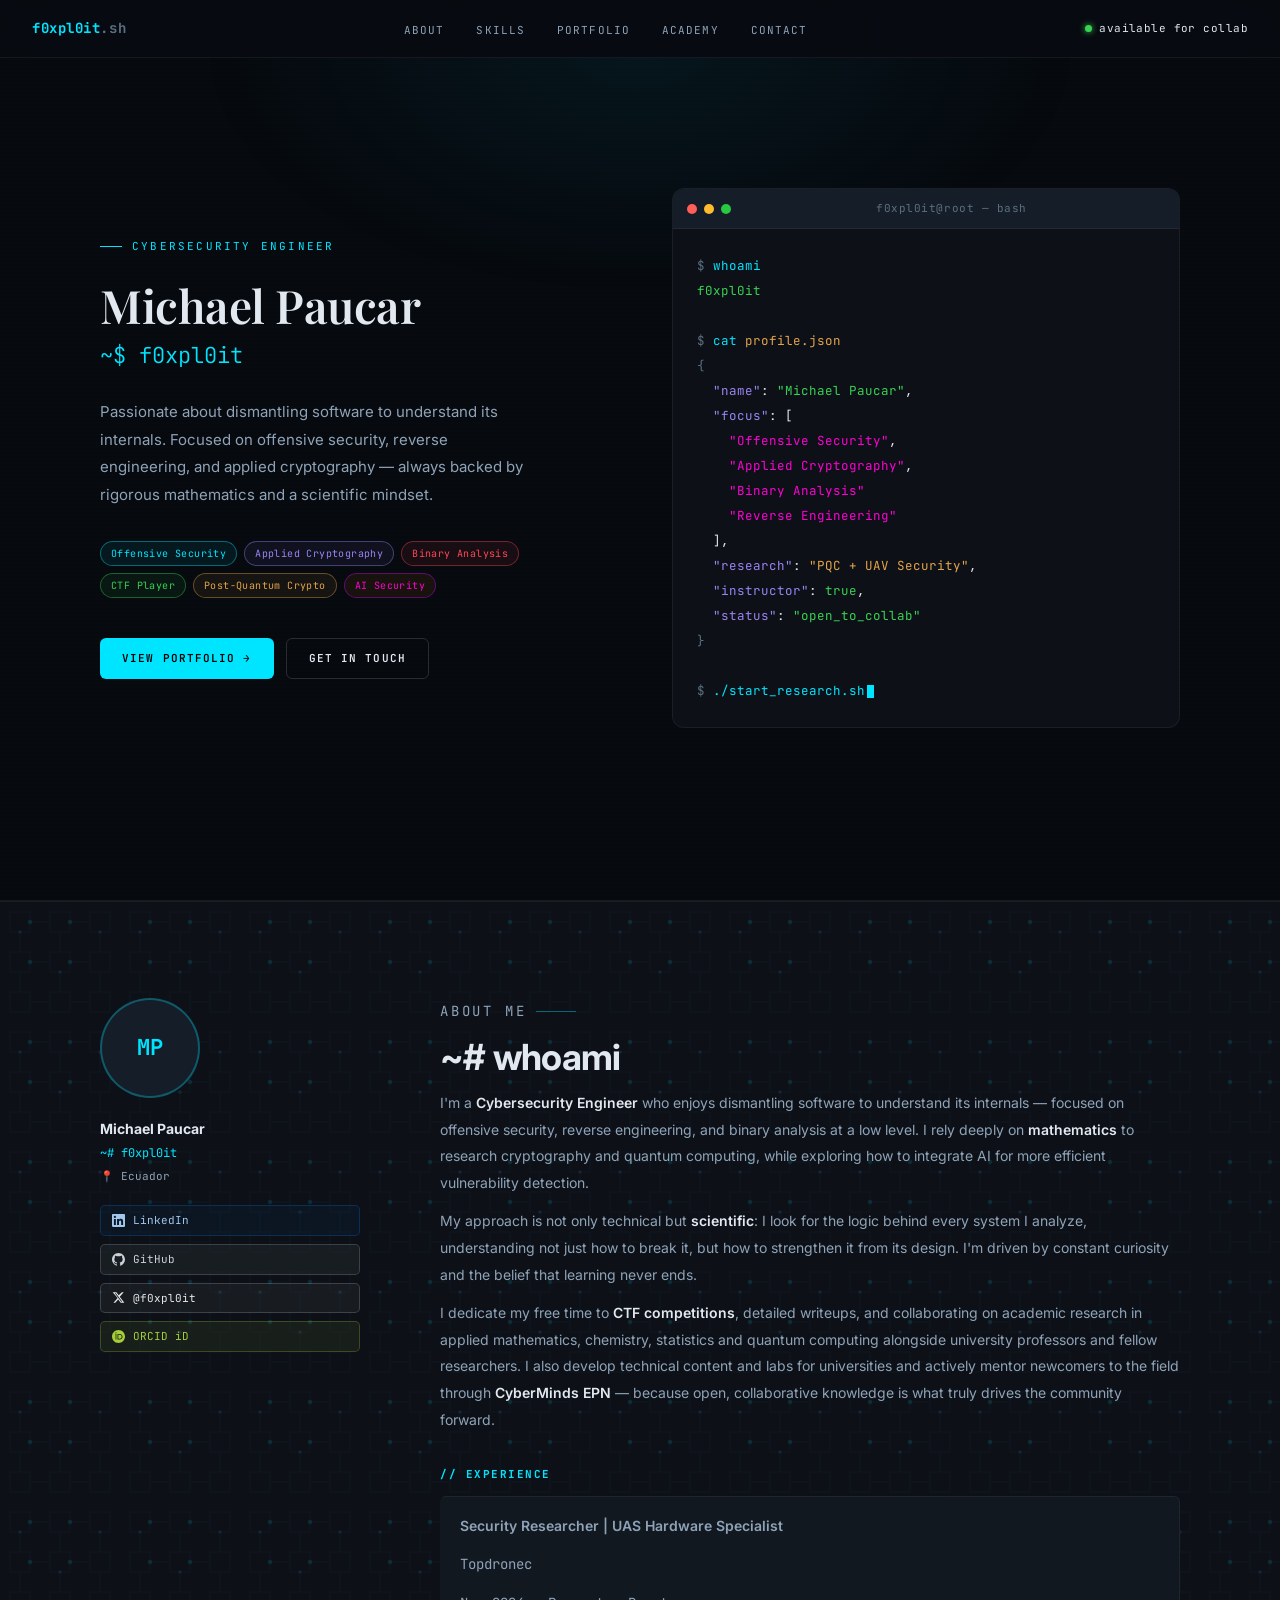
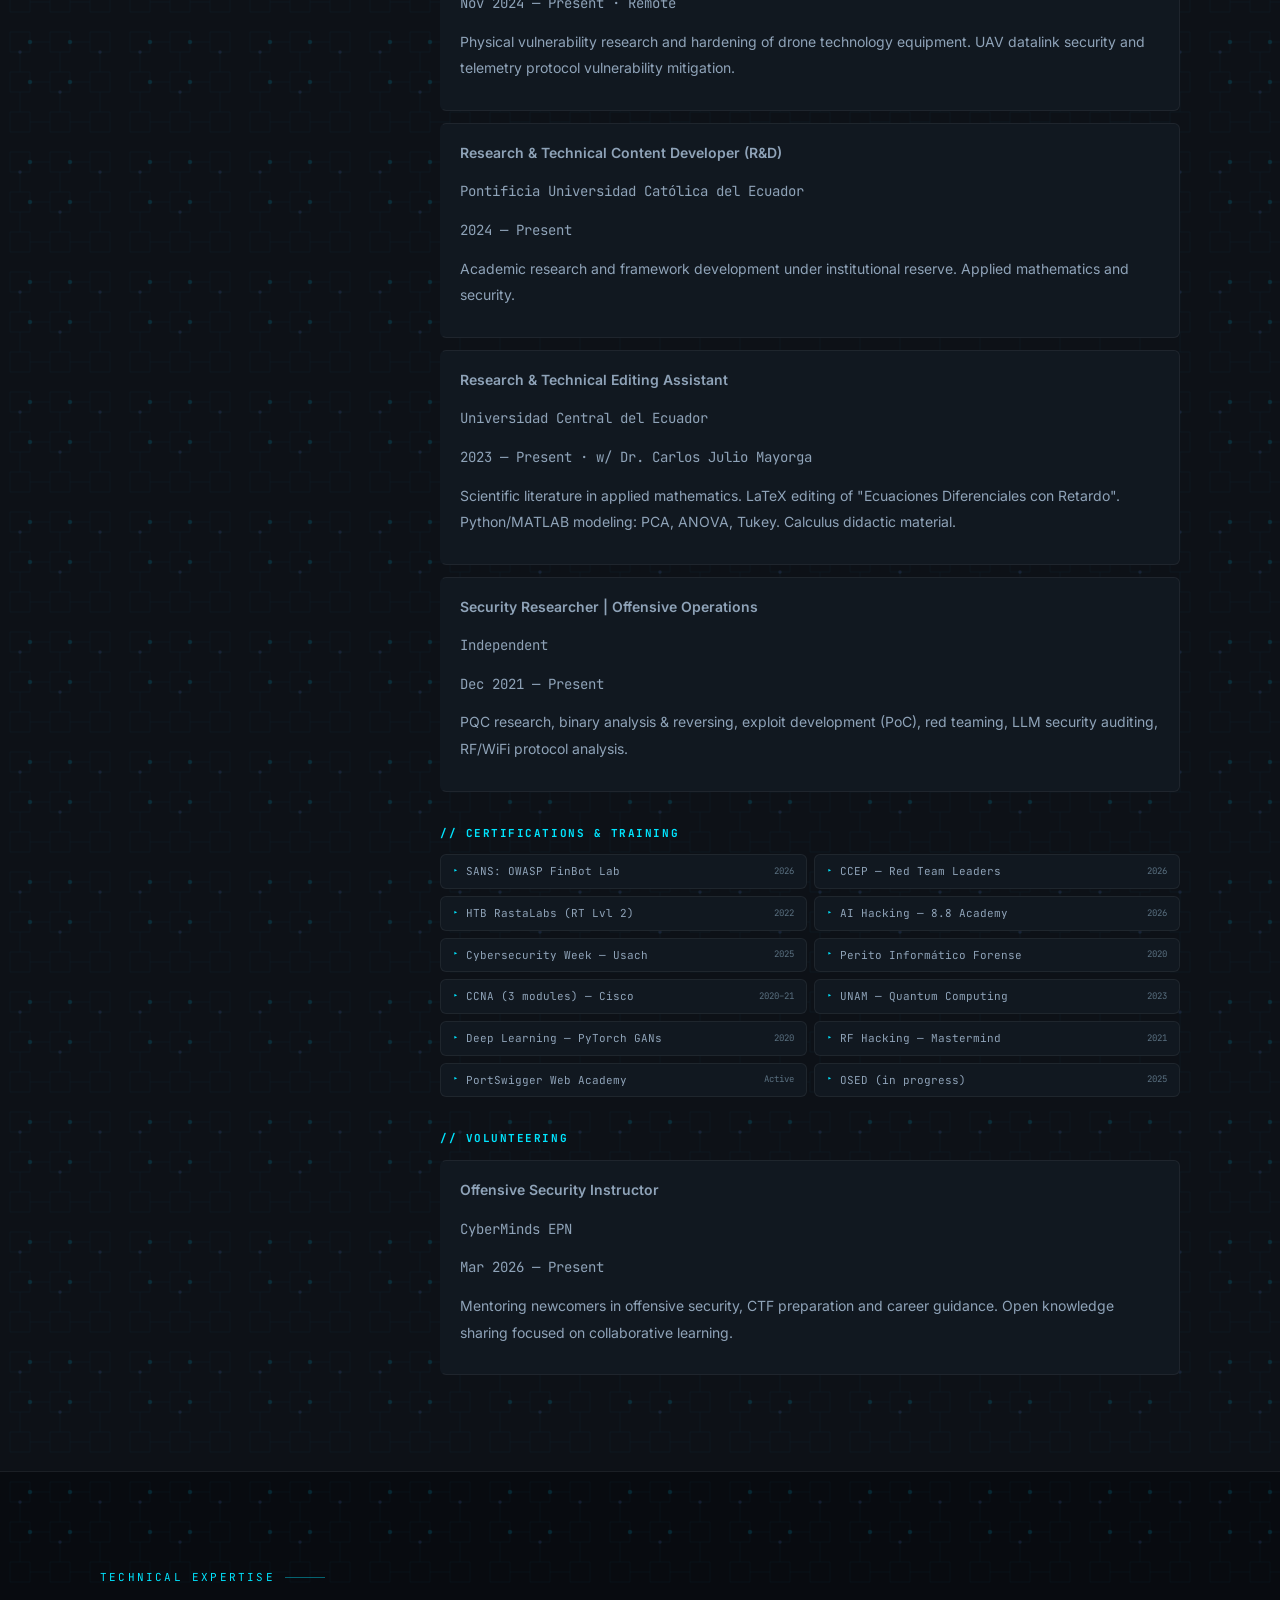
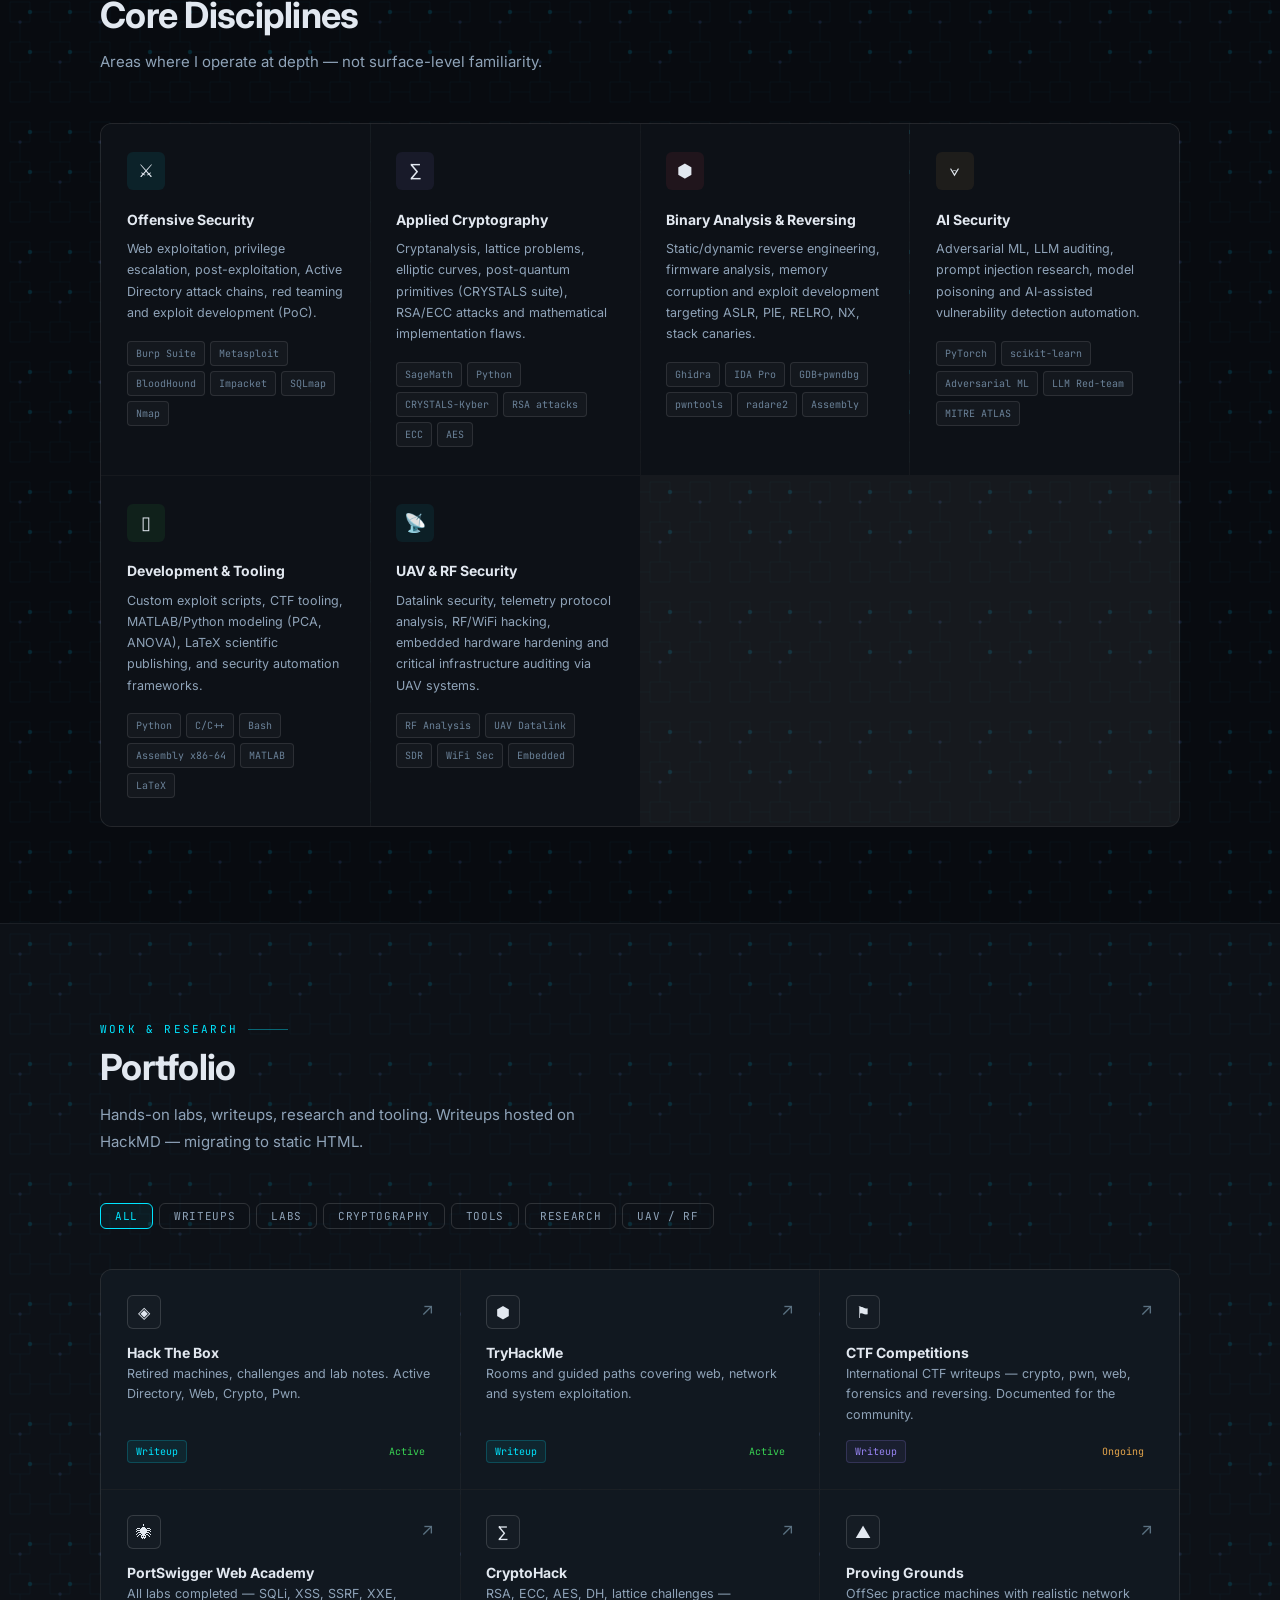
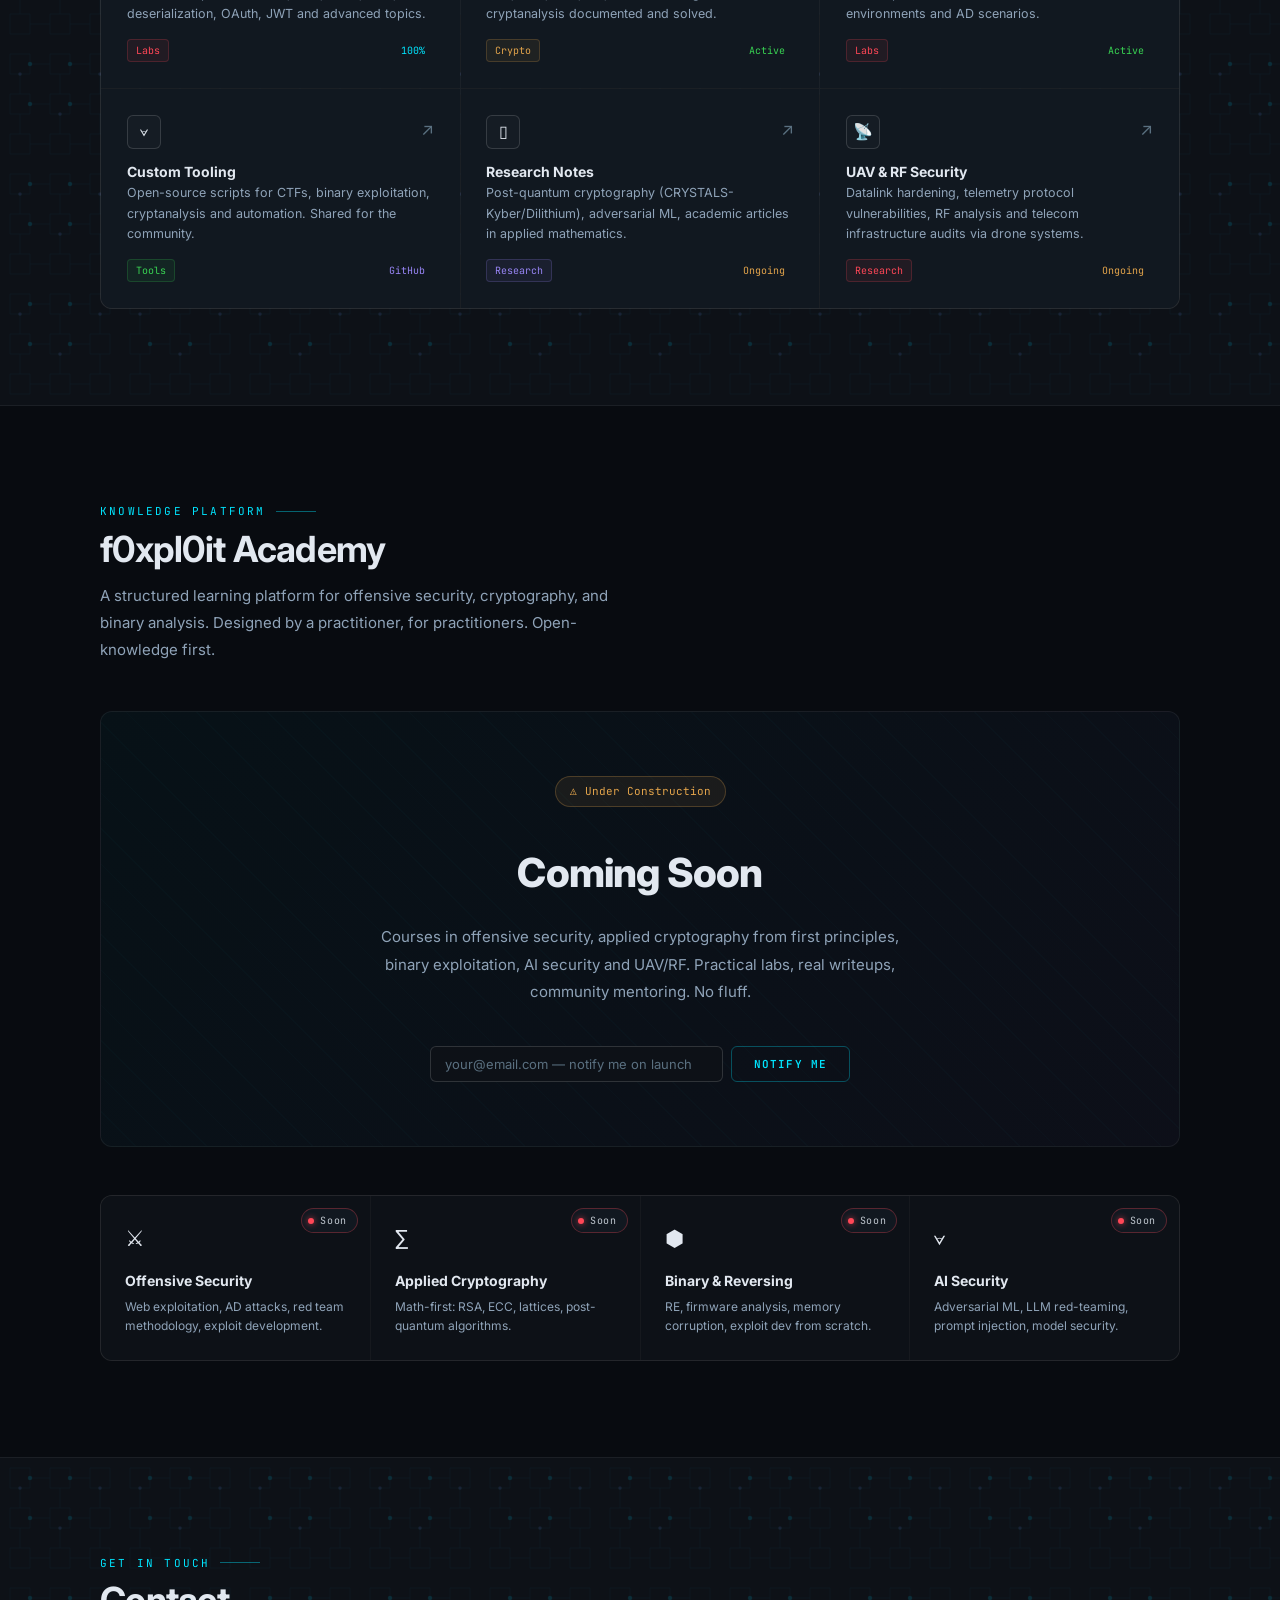
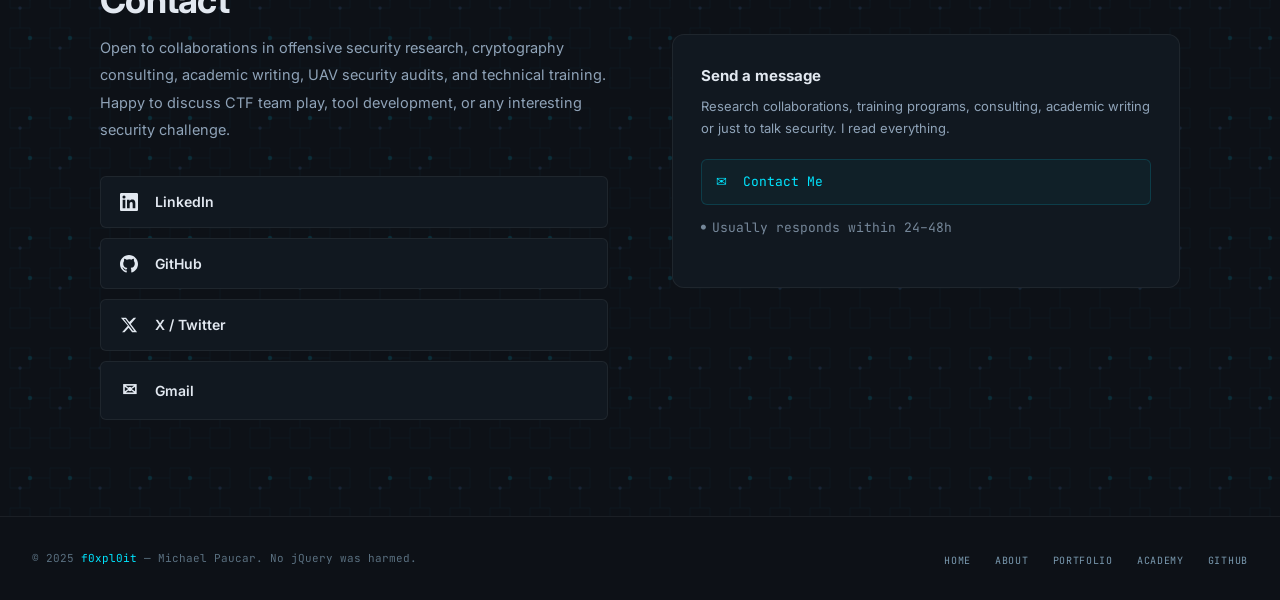
==== commit 6f1a3680: "Add files via upload" ====
--- a/index.html
+++ b/index.html
@@ -1,406 +1,714 @@
-<!doctype html>
-<html>
+<!DOCTYPE html>
+<html lang="en">
 <head>
-<meta charset="utf-8">
-<meta name="viewport" content="width=device-width, maximum-scale=1">
-<title>John Bootstrap One Page HTML5 Free Resume Template | Webthemez</title>
-<link rel="icon" href="favicon.png" type="image/png">
-<link href="css/bootstrap.min.css" rel="stylesheet" type="text/css">
-<link rel="stylesheet" href="js/fancybox/jquery.fancybox.css" type="text/css" media="screen" />
-<link href="css/style.css" rel="stylesheet" type="text/css"> 
-<link href="css/font-awesome.css" rel="stylesheet" type="text/css"> 
-<link href="css/animate.css" rel="stylesheet" type="text/css">
- 
-<!--[if lt IE 9]>
-    <script src="js/respond-1.1.0.min.js"></script>
-    <script src="js/html5shiv.js"></script>
-    <script src="js/html5element.js"></script>
-<![endif]-->
- 
+<meta charset="UTF-8">
+<meta name="viewport" content="width=device-width, initial-scale=1.0">
+<title>f0xpl0it &mdash; Michael Paucar &middot; Cybersecurity Engineer</title>
+<meta name="description" content="Michael Paucar (f0xpl0it) &mdash; Offensive Security Researcher, Applied Cryptography, Binary Analysis, UAV Security. Ecuador.">
+<meta property="og:title" content="f0xpl0it &mdash; Michael Paucar">
+<meta property="og:description" content="Offensive Security &middot; Applied Cryptography &middot; Binary Analysis &middot; UAV Security">
+<meta property="og:type" content="website">
+<meta name="theme-color" content="#080b10">
+<link rel="preconnect" href="https://fonts.googleapis.com">
+<link rel="preconnect" href="https://fonts.gstatic.com" crossorigin>
+<link href="https://fonts.googleapis.com/css2?family=JetBrains+Mono:wght@300;400;500;700&family=Inter:wght@300;400;500;600;700&family=Playfair+Display:wght@600;700&display=swap" rel="stylesheet">
+<style>
+/* ============================================================ TOKENS */
+:root{
+  --bg:#080b10;--bg2:#0d1117;--bg3:#111820;--surf:#151d28;
+  --b1:rgba(255,255,255,0.06);--b2:rgba(255,255,255,0.14);
+  --accent:#00e5ff;--accent2:#9885f5;--accent3:#ff4757;
+  --green:#39d353;--amber:#e3a44b;--pink:#ff00d4;
+  --text:#e2e8f0;--text2:#8fa3b8;--text3:#5a7080;
+  --mono:'JetBrains Mono',monospace;--sans:'Inter',sans-serif;--serif:'Playfair Display',serif;
+  --r:6px;--r2:12px;
+  /* === Hex rain opacity: 0.010=subtle | 0.022=default | 0.040=strong === */
+  --canvas-op:0.044;
+}
+*,*::before,*::after{box-sizing:border-box;margin:0;padding:0}
+html{scroll-behavior:smooth}
+body{background:var(--bg);color:var(--text);font-family:var(--sans);line-height:1.7;overflow-x:hidden;-webkit-font-smoothing:antialiased}
+
+/* scanlines */
+body::after{content:'';position:fixed;inset:0;background:repeating-linear-gradient(0deg,transparent,transparent 2px,rgba(0,0,0,.025) 2px,rgba(0,0,0,.025) 4px);pointer-events:none;z-index:0}
+
+/* ambient glow top */
+.glow-top{position:fixed;top:-200px;left:50%;transform:translateX(-50%);width:900px;height:500px;background:radial-gradient(ellipse,rgba(0,229,255,.06) 0%,transparent 70%);pointer-events:none;z-index:0}
+
+/* hex rain canvas */
+#hexCanvas{position:fixed;inset:0;pointer-events:none;z-index:0;opacity:var(--canvas-op)}
+
+/* ── CIRCUIT BOARD SVG BACKGROUND for non-hero sections ──
+   Applied as a CSS background, ultra-subtle, hacker/bugbounty feel */
+.circuit-bg::before{
+  content:'';position:absolute;inset:0;z-index:0;pointer-events:none;
+  background-image:url("data:image/svg+xml,%3Csvg xmlns='http://www.w3.org/2000/svg' width='120' height='120'%3E%3Cg fill='none' stroke='%2300e5ff' stroke-width='0.4' stroke-opacity='0.07'%3E%3Cpath d='M10 10h20v20H10zM50 10h20v20H50zM90 10h20v20H90zM10 50h20v20H10zM50 50h20v20H50zM90 50h20v20H90zM10 90h20v20H10zM50 90h20v20H50zM90 90h20v20H90z'/%3E%3Cpath d='M30 20h20M70 20h20M30 60h20M70 60h20M30 100h20M70 100h20M20 30v20M60 30v20M100 30v20M20 70v20M60 70v20M100 70v20'/%3E%3Ccircle cx='30' cy='20' r='2' fill='%2300e5ff' fill-opacity='0.12'/%3E%3Ccircle cx='70' cy='20' r='2' fill='%2300e5ff' fill-opacity='0.12'/%3E%3Ccircle cx='30' cy='60' r='2' fill='%2300e5ff' fill-opacity='0.12'/%3E%3Ccircle cx='70' cy='60' r='2' fill='%2300e5ff' fill-opacity='0.12'/%3E%3Ccircle cx='20' cy='30' r='1.5' fill='%239885f5' fill-opacity='0.1'/%3E%3Ccircle cx='60' cy='70' r='1.5' fill='%239885f5' fill-opacity='0.1'/%3E%3Ccircle cx='100' cy='30' r='1.5' fill='%239885f5' fill-opacity='0.1'/%3E%3C/g%3E%3C/svg%3E");
+  background-repeat:repeat;
+}
+
+/* ============================================================ NAV */
+nav{position:fixed;top:0;left:0;right:0;z-index:100;height:58px;display:flex;align-items:center;justify-content:space-between;padding:0 2rem;background:rgba(8,11,16,.88);backdrop-filter:blur(20px) saturate(1.5);border-bottom:1px solid var(--b1);transition:border-color .3s}
+.nav-logo{font-family:var(--mono);font-size:14px;font-weight:700;color:var(--accent);letter-spacing:.04em;text-decoration:none}
+.nav-logo em{color:var(--text3);font-style:normal}
+.nav-links{display:flex;gap:2rem;list-style:none}
+.nav-links a{font-family:var(--mono);font-size:11px;color:var(--text2);text-decoration:none;letter-spacing:.1em;text-transform:uppercase;transition:color .2s}
+.nav-links a:hover,.nav-links a.active{color:var(--accent)}
+.nav-right{display:flex;align-items:center;gap:12px}
+.nav-status{display:flex;align-items:center;gap:7px;font-family:var(--mono);font-size:11px;color:var(--text);letter-spacing:.04em}
+.pulse{width:7px;height:7px;border-radius:50%;background:var(--green);box-shadow:0 0 6px var(--green);animation:pulse 2s ease-in-out infinite}
+@keyframes pulse{0%,100%{opacity:1;transform:scale(1)}50%{opacity:.5;transform:scale(.8)}}
+.nav-burger{display:none;background:none;border:1px solid var(--b2);color:var(--text);padding:6px 10px;border-radius:var(--r);cursor:pointer;font-size:16px}
+.mob-overlay{position:fixed;inset:0;z-index:200;background:rgba(8,11,16,.97);display:flex;flex-direction:column;align-items:center;justify-content:center;gap:2rem;opacity:0;pointer-events:none;transition:opacity .25s}
+.mob-overlay.open{opacity:1;pointer-events:all}
+.mob-overlay a{font-family:var(--sans);font-size:28px;font-weight:700;color:var(--text);text-decoration:none;transition:color .2s}
+.mob-overlay a:hover{color:var(--accent)}
+.mob-close{position:absolute;top:18px;right:18px;background:none;border:none;color:var(--text2);font-size:26px;cursor:pointer}
+
+/* ============================================================ SHARED */
+section{position:relative;z-index:1;padding:6rem 2rem}
+.wrap{max-width:1080px;margin:0 auto}
+.sec-label{font-family:var(--mono);font-size:11px;color:var(--accent);letter-spacing:.2em;text-transform:uppercase;display:flex;align-items:center;gap:10px;margin-bottom:8px}
+.sec-label::after{content:'';width:40px;height:1px;background:var(--accent);opacity:.4}
+.sec-title{font-size:clamp(24px,4vw,36px);font-weight:700;letter-spacing:-.02em;line-height:1.15;margin-bottom:12px}
+.sec-sub{font-size:15px;color:var(--text2);line-height:1.8;max-width:520px;margin-bottom:3rem}
+.tag{display:inline-block;font-family:var(--mono);font-size:10px;padding:3px 10px;border-radius:99px;border:1px solid var(--b2);color:#a8bccf;background:rgba(255,255,255,.04);letter-spacing:.04em}
+.tag.ac{border-color:rgba(0,229,255,.4);color:var(--accent);background:rgba(0,229,255,.07)}
+.tag.pu{border-color:rgba(152,133,245,.4);color:var(--accent2);background:rgba(152,133,245,.07)}
+.tag.re{border-color:rgba(255,71,87,.4);color:var(--accent3);background:rgba(255,71,87,.07)}
+.tag.am{border-color:rgba(227,164,75,.4);color:var(--amber);background:rgba(227,164,75,.07)}
+.tag.gr{border-color:rgba(57,211,83,.4);color:var(--green);background:rgba(57,211,83,.07)}
+.tag.or{border-color:rgba(212, 0, 255, 0.4);color:var(--pink);background:rgba(255,140,0,.07)}
+.btn{display:inline-flex;align-items:center;gap:8px;font-family:var(--mono);font-size:11px;font-weight:600;letter-spacing:.1em;text-transform:uppercase;text-decoration:none;padding:10px 22px;border-radius:var(--r);border:none;cursor:pointer;transition:all .2s}
+.btn-primary{background:var(--accent);color:#000}
+.btn-primary:hover{background:#33ecff;transform:translateY(-1px);box-shadow:0 8px 24px rgba(0,229,255,.2)}
+.btn-ghost{background:transparent;color:var(--text);border:1px solid var(--b2)}
+.btn-ghost:hover{border-color:var(--accent);color:var(--accent);transform:translateY(-1px)}
+.btn-outline{background:transparent;color:var(--accent);border:1px solid rgba(0,229,255,.3)}
+.btn-outline:hover{background:rgba(0,229,255,.07)}
+.fu{opacity:0;transform:translateY(18px);transition:opacity .6s ease,transform .6s ease}
+.fu.on{opacity:1;transform:translateY(0)}
+.d1{transition-delay:.05s}.d2{transition-delay:.12s}.d3{transition-delay:.19s}.d4{transition-delay:.26s}.d5{transition-delay:.33s}
+hr.div{border:none;border-top:1px solid var(--b1)}
+
+/* ============================================================ HERO */
+#hero{min-height:100vh;display:flex;align-items:center;padding:80px 2rem 4rem;z-index:1}
+.hero-grid{display:grid;grid-template-columns:1fr 1fr;gap:4rem;align-items:center}
+.hero-eyebrow{font-family:var(--mono);font-size:11px;color:var(--accent);letter-spacing:.2em;text-transform:uppercase;display:flex;align-items:center;gap:10px;margin-bottom:1.5rem}
+.hero-eyebrow::before{content:'';width:22px;height:1px;background:var(--accent)}
+.hero-name{font-family:var(--serif);font-size:clamp(28px,3.8vw,46px);font-weight:600;letter-spacing:-.01em;line-height:1.1;margin-bottom:6px;color:var(--text)}
+.hero-handle{font-family:var(--mono);font-size:clamp(15px,2vw,22px);font-weight:300;color:var(--accent);margin-bottom:1.5rem}
+.hero-desc{font-size:15px;color:var(--text2);line-height:1.85;max-width:440px;margin-bottom:2rem}
+.hero-tags{display:flex;flex-wrap:wrap;gap:7px;margin-bottom:2.5rem}
+.hero-cta{display:flex;gap:12px;flex-wrap:wrap}
+
+/* terminal */
+.terminal{background:var(--bg2);border:1px solid var(--b1);border-radius:var(--r2);overflow:hidden}
+.term-bar{background:var(--surf);border-bottom:1px solid var(--b1);padding:10px 14px;display:flex;align-items:center;gap:7px}
+.term-dot{width:10px;height:10px;border-radius:50%}
+.td1{background:#ff5f57}.td2{background:#febc2e}.td3{background:#28c840}
+.term-ttl{font-family:var(--mono);font-size:11px;color:var(--text3);margin:0 auto;letter-spacing:.05em}
+.term-body{padding:1.5rem;font-family:var(--mono);font-size:12.5px;line-height:2}
+.t-dim{color:var(--text3)}.t-cmd{color:var(--accent)}.t-val{color:var(--green)}.t-str{color:var(--amber)}.t-key{color:var(--accent2)}.t-num{color:var(--pink)}
+.cursor{display:inline-block;width:7px;height:13px;background:var(--accent);vertical-align:middle;margin-left:2px;animation:blink 1.1s step-end infinite}
+@keyframes blink{0%,100%{opacity:1}50%{opacity:0}}
+
+/* ============================================================ ABOUT */
+#about{background:var(--bg2);border-top:1px solid var(--b1);border-bottom:1px solid var(--b1)}
+.about-grid{display:grid;grid-template-columns:260px 1fr;gap:5rem;align-items:start}
+.about-sidebar{position:sticky;top:80px}
+.avatar{width:100px;height:100px;border-radius:50%;border:2px solid rgba(0,229,255,.3);background:var(--surf);display:flex;align-items:center;justify-content:center;font-family:var(--mono);font-size:22px;font-weight:700;color:var(--accent);margin-bottom:1.2rem;position:relative;overflow:hidden}
+.avatar::after{content:'';position:absolute;inset:-8px;border-radius:50%;border:1px solid rgba(0,229,255,.1);z-index:-1}
+.avatar img{width:100%;height:100%;object-fit:cover;border-radius:50%}
+.ab-name{font-size:14px;font-weight:700;margin-bottom:2px}
+.ab-handle{font-family:var(--mono);font-size:12px;color:var(--accent);margin-bottom:4px}
+.ab-loc{font-family:var(--mono);font-size:11px;color:var(--text2);margin-bottom:1.2rem}
+
+/* social link buttons — styled like ORCID  width:fit-content (adapt content) */
+.ab-links{display:flex;flex-direction:column;gap:8px}
+.ab-link{display:inline-flex;align-items:center;gap:8px;font-family:var(--mono);font-size:11px;padding:5px 11px;border-radius:5px;text-decoration:none;transition:all .2s;border:1px solid;width:260px;}
+/* LinkedIn blue */
+.ab-link.li{color:#a1c7ed;background:rgba(10,102,194,.07);border-color:rgba(10,102,194,.3)}
+.ab-link.li:hover{background:rgba(10,102,194,.15);border-color:rgba(10,102,194,.6)}
+/* GitHub white/gray */
+.ab-link.gh{color:#c9d1d9;background:rgba(201,209,217,.06);border-color:rgba(201,209,217,.2)}
+.ab-link.gh:hover{background:rgba(201,209,217,.12);border-color:rgba(201,209,217,.4)}
+/* X (Twitter) white */
+.ab-link.xtwt{color:#e7e9ea;background:rgba(231,233,234,.05);border-color:rgba(231,233,234,.18)}
+.ab-link.xtwt:hover{background:rgba(231,233,234,.12);border-color:rgba(231,233,234,.4)}
+/* ORCID green */
+.ab-link.orcid{color:#a6ce39;background:rgba(166,206,57,.07);border-color:rgba(166,206,57,.25)}
+.ab-link.orcid:hover{background:rgba(166,206,57,.14);border-color:rgba(166,206,57,.5)}
+.ab-link svg{width:13px;height:13px;flex-shrink:0}
+
+.about-body h3{font-family:var(--mono);font-size:11px;color:var(--accent);letter-spacing:.14em;text-transform:uppercase;margin:2rem 0 .75rem}
+.about-body h3:first-child{margin-top:0}
+.about-body p{font-size:14px;color:var(--text2);line-height:1.9;margin-bottom:.75rem}
+.hl{color:var(--text);font-weight:600}
+
+/* experience cards */
+.exp-list{display:flex;flex-direction:column;gap:12px;margin-top:.5rem}
+.exp-card{background:var(--bg3);border:1px solid var(--b1);border-radius:var(--r);padding:1rem 1.1rem;border-left:2px solid transparent;transition:border-color .2s}
+.exp-card:hover{border-left-color:var(--accent)}
+.exp-role{font-size:13px;font-weight:600;margin-bottom:2px}
+.exp-org{font-family:var(--mono);font-size:11px;color:var(--accent);margin-bottom:2px}
+.exp-date{font-family:var(--mono);font-size:10px;color:var(--text3);margin-bottom:6px}
+.exp-desc{font-size:12px;color:var(--text2);line-height:1.65}
+
+.cert-grid{display:grid;grid-template-columns:1fr 1fr;gap:7px;margin-top:.5rem}
+.cert-item{font-family:var(--mono);font-size:11px;color:#8fa3b8;padding:7px 12px;background:var(--bg3);border:1px solid var(--b1);border-radius:var(--r);display:flex;align-items:center;gap:8px}
+.cert-item::before{content:'\25B8';color:var(--accent);font-size:9px}
+.cert-item .ci-year{margin-left:auto;color:var(--text3);font-size:9px}
+
+/* ============================================================ SKILLS */
+#skills{background:var(--bg);overflow:hidden}
+.skills-grid{display:grid;grid-template-columns:repeat(auto-fit,minmax(240px,1fr));gap:1px;border:1px solid var(--b1);border-radius:var(--r2);overflow:hidden;background:var(--b1)}
+.sk-card{background:var(--bg2);padding:1.75rem 1.6rem;transition:background .25s;position:relative;overflow:hidden}
+.sk-card::before{content:'';position:absolute;top:0;left:0;right:0;height:2px;opacity:0;transition:opacity .3s}
+.sk-card:hover{background:var(--surf)}
+.sk-card:hover::before{opacity:1}
+.sk-card.c1::before{background:var(--accent)}.sk-card.c2::before{background:var(--accent2)}.sk-card.c3::before{background:var(--accent3)}.sk-card.c4::before{background:var(--amber)}.sk-card.c5::before{background:var(--green)}.sk-card.c6::before{background:#00bcd4}
+.sk-icon{width:38px;height:38px;border-radius:var(--r);display:flex;align-items:center;justify-content:center;font-size:18px;margin-bottom:1.1rem;transition:transform .25s}
+.sk-card:hover .sk-icon{transform:scale(1.08)}
+.sk-card.c1 .sk-icon{background:rgba(0,229,255,.08)}.sk-card.c2 .sk-icon{background:rgba(152,133,245,.08)}.sk-card.c3 .sk-icon{background:rgba(255,71,87,.08)}.sk-card.c4 .sk-icon{background:rgba(227,164,75,.08)}.sk-card.c5 .sk-icon{background:rgba(57,211,83,.08)}.sk-card.c6 .sk-icon{background:rgba(0,188,212,.08)}
+.sk-title{font-size:14px;font-weight:700;margin-bottom:.4rem;transition:color .25s}
+.sk-card.c1:hover .sk-title{color:var(--accent)}.sk-card.c2:hover .sk-title{color:var(--accent2)}.sk-card.c3:hover .sk-title{color:var(--accent3)}.sk-card.c4:hover .sk-title{color:var(--amber)}.sk-card.c5:hover .sk-title{color:var(--green)}.sk-card.c6:hover .sk-title{color:#00bcd4}
+.sk-desc{font-size:12.5px;color:var(--text2);line-height:1.7;margin-bottom:1.1rem}
+.sk-tags{display:flex;flex-wrap:wrap;gap:5px}
+.sk-tags span{font-family:var(--mono);font-size:10px;color:#6b8299;padding:3px 8px;border:1px solid rgba(255,255,255,.1);border-radius:4px;background:rgba(255,255,255,.03);transition:color .25s,border-color .25s,background .25s}
+.sk-card.c1:hover .sk-tags span{color:var(--accent);border-color:rgba(0,229,255,.3);background:rgba(0,229,255,.06)}
+.sk-card.c2:hover .sk-tags span{color:var(--accent2);border-color:rgba(152,133,245,.3);background:rgba(152,133,245,.06)}
+.sk-card.c3:hover .sk-tags span{color:var(--accent3);border-color:rgba(255,71,87,.3);background:rgba(255,71,87,.06)}
+.sk-card.c4:hover .sk-tags span{color:var(--amber);border-color:rgba(227,164,75,.3);background:rgba(227,164,75,.06)}
+.sk-card.c5:hover .sk-tags span{color:var(--green);border-color:rgba(57,211,83,.3);background:rgba(57,211,83,.06)}
+.sk-card.c6:hover .sk-tags span{color:#00bcd4;border-color:rgba(0,188,212,.3);background:rgba(0,188,212,.06)}
+
+/* ============================================================ PORTFOLIO */
+#portfolio{background:var(--bg2);border-top:1px solid var(--b1);border-bottom:1px solid var(--b1);overflow:hidden}
+.port-filters{display:flex;gap:6px;flex-wrap:wrap;margin-bottom:2.5rem}
+.f-btn{font-family:var(--mono);font-size:11px;padding:5px 14px;border-radius:var(--r);border:1px solid var(--b2);background:transparent;color:#8fa3b8;cursor:pointer;letter-spacing:.06em;text-transform:uppercase;transition:all .2s}
+.f-btn:hover,.f-btn.on{border-color:var(--accent);color:var(--accent);background:rgba(0,229,255,.05)}
+.port-grid{display:grid;grid-template-columns:repeat(auto-fill,minmax(300px,1fr));gap:1px;border:1px solid var(--b1);border-radius:var(--r2);overflow:hidden;background:var(--b1)}
+.pc{background:var(--bg3);padding:1.6rem;text-decoration:none;color:inherit;display:flex;flex-direction:column;gap:.9rem;transition:background .2s;position:relative;overflow:hidden}
+.pc::before{content:'';position:absolute;bottom:0;left:0;right:0;height:1px;opacity:0;transition:opacity .3s}
+.pc:hover{background:var(--surf)}
+.pc:hover::before{opacity:1}
+.pc:hover .pc-arrow{transform:translate(3px,-3px);color:var(--accent)}
+.pc-top{display:flex;align-items:flex-start;justify-content:space-between}
+.pc-icon{width:34px;height:34px;border-radius:var(--r);border:1px solid var(--b2);display:flex;align-items:center;justify-content:center;font-size:16px;background:rgba(255,255,255,.02)}
+.pc-arrow{font-size:17px;color:var(--text3);transition:all .2s}
+.pc-title{font-size:14px;font-weight:700;line-height:1.3;margin-bottom:2px}
+.pc-desc{font-size:12.5px;color:var(--text2);line-height:1.65}
+.pc-meta{display:flex;align-items:center;gap:7px;margin-top:auto}
+.pc-badge{font-family:var(--mono);font-size:10px;padding:2px 8px;border-radius:4px}
+.pb-b{background:rgba(0,229,255,.07);color:var(--accent);border:1px solid rgba(0,229,255,.2)}
+.pb-p{background:rgba(152,133,245,.07);color:var(--accent2);border:1px solid rgba(152,133,245,.2)}
+.pb-r{background:rgba(255,71,87,.07);color:var(--accent3);border:1px solid rgba(255,71,87,.2)}
+.pb-a{background:rgba(227,164,75,.07);color:var(--amber);border:1px solid rgba(227,164,75,.2)}
+.pb-g{background:rgba(57,211,83,.07);color:var(--green);border:1px solid rgba(57,211,83,.2)}
+.pc-status{font-family:var(--mono);font-size:10px;margin-left:auto;padding:2px 8px;border-radius:4px;border:1px solid transparent;transition:all .2s}
+.pc-status.st-active{color:var(--green)}
+.pc-status.st-ongoing{color:var(--amber)}
+.pc-status.st-github{color:var(--accent2)}
+.pc-status.st-pct{color:var(--accent)}
+.pc:hover .pc-status.st-active{background:rgba(57,211,83,.1);border-color:rgba(57,211,83,.3);text-shadow:0 0 8px rgba(57,211,83,.5)}
+.pc:hover .pc-status.st-ongoing{background:rgba(255,71,87,.1);border-color:rgba(255,71,87,.3);text-shadow:0 0 8px rgba(255,71,87,.5)}
+.pc:hover .pc-status.st-github{background:rgba(152,133,245,.1);border-color:rgba(152,133,245,.3);text-shadow:0 0 8px rgba(152,133,245,.5)}
+.pc:hover .pc-status.st-pct{background:rgba(0,229,255,.1);border-color:rgba(0,229,255,.3);text-shadow:0 0 8px rgba(0,229,255,.4)}
+.pc[data-status="active"]:hover::before{background:var(--green);opacity:.5}
+.pc[data-status="ongoing"]:hover::before{background:var(--accent3);opacity:.5}
+.pc[data-status="github"]:hover::before{background:var(--accent2);opacity:.5}
+.pc[data-status="pct"]:hover::before{background:var(--accent);opacity:.5}
+
+/* ============================================================ ACADEMY */
+#academy{background:var(--bg);overflow:hidden}
+.academy-hero{border:1px solid var(--b1);border-radius:var(--r2);padding:4rem 3rem;text-align:center;background:linear-gradient(135deg,rgba(0,229,255,.03) 0%,rgba(152,133,245,.04) 100%);position:relative;overflow:hidden}
+.academy-hero::before{content:'';position:absolute;inset:0;background:repeating-linear-gradient(45deg,transparent,transparent 24px,rgba(0,229,255,.015) 24px,rgba(0,229,255,.015) 25px)}
+.ac-badge{display:inline-flex;align-items:center;gap:8px;font-family:var(--mono);font-size:11px;color:var(--amber);background:rgba(227,164,75,.08);border:1px solid rgba(227,164,75,.25);border-radius:99px;padding:5px 14px;margin-bottom:2rem;position:relative;z-index:1}
+.ac-badge::before{content:'\26A0'}
+.academy-hero h2{font-size:clamp(24px,4vw,40px);font-weight:800;letter-spacing:-.02em;margin-bottom:1rem;position:relative;z-index:1}
+.academy-hero p{font-size:15px;color:var(--text2);max-width:520px;margin:0 auto 2.5rem;line-height:1.85;position:relative;z-index:1}
+.academy-tracks{display:grid;grid-template-columns:repeat(auto-fit,minmax(220px,1fr));gap:1px;margin-top:3rem;border:1px solid var(--b1);border-radius:var(--r2);overflow:hidden;background:var(--b1)}
+.ac-track{background:var(--bg2);padding:1.5rem;text-align:left;position:relative}
+.ac-track-icon{font-size:22px;margin-bottom:.75rem}
+.ac-track-name{font-size:14px;font-weight:700;margin-bottom:4px}
+.ac-track-desc{font-size:12px;color:var(--text2);line-height:1.6}
+.ac-soon{position:absolute;top:12px;right:12px;font-family:var(--mono);font-size:10px;color:#c0c8d0;background:var(--bg3);border:1px solid rgba(255,71,87,.3);padding:3px 10px 3px 6px;border-radius:99px;letter-spacing:.06em;display:flex;align-items:center;gap:6px}
+.ac-soon::before{content:'';display:inline-block;width:6px;height:6px;border-radius:50%;background:var(--accent3);box-shadow:0 0 6px rgba(255,71,87,.8);animation:redpulse 1.4s ease-in-out infinite;flex-shrink:0}
+@keyframes redpulse{0%,100%{opacity:1;transform:scale(1)}50%{opacity:.4;transform:scale(.75)}}
+.notify-form{display:flex;gap:8px;max-width:420px;margin:0 auto;position:relative;z-index:1}
+.notify-form input{flex:1;background:var(--bg2);border:1px solid var(--b2);color:var(--text);border-radius:var(--r);padding:9px 14px;font-family:var(--sans);font-size:13px;outline:none;transition:border-color .2s}
+.notify-form input:focus{border-color:var(--accent)}
+.notify-form input::placeholder{color:var(--text3)}
+
+/* ============================================================ CONTACT */
+#contact{background:var(--bg2);border-top:1px solid var(--b1);overflow:hidden}
+.contact-grid{display:grid;grid-template-columns:1fr 1fr;gap:4rem;align-items:start}
+.contact-desc{font-size:14.5px;color:var(--text2);line-height:1.9;margin-bottom:2rem}
+.social-list{list-style:none;display:flex;flex-direction:column;gap:10px}
+.social-item a{display:flex;align-items:center;gap:14px;padding:13px 16px;background:var(--bg3);border:1px solid var(--b1);border-radius:var(--r);text-decoration:none;color:var(--text);font-size:14px;font-weight:600;transition:all .2s}
+.social-item a:hover{border-color:var(--b2);background:var(--surf);transform:translateX(4px)}
+.si-icon{font-size:18px;width:24px;text-align:center;display:flex;align-items:center;justify-content:center}
+.si-handle{font-family:var(--mono);font-size:11px;color:var(--text2);margin-left:auto}
+.contact-box{background:var(--bg3);border:1px solid var(--b1);border-radius:var(--r2);padding:1.75rem}
+.contact-box h3{font-size:15px;font-weight:700;margin-bottom:.4rem}
+.contact-box p{font-size:13px;color:var(--text2);line-height:1.7;margin-bottom:1.25rem}
+.contact-email{display:flex;align-items:center;gap:10px;font-family:var(--mono);font-size:13px;color:var(--accent);background:rgba(0,229,255,.04);border:1px solid rgba(0,229,255,.15);border-radius:var(--r);padding:11px 14px;text-decoration:none;transition:background .2s}
+.contact-email:hover{background:rgba(0,229,255,.08)}
+.resp-badge{display:inline-flex;align-items:center;gap:6px;font-family:var(--mono);font-size:10px;color:var(--green);margin-top:.75rem;opacity:.8}
+.resp-badge::before{content:'\25CF';font-size:8px}
+
+/* ============================================================ FOOTER */
+footer{position:relative;z-index:1;border-top:1px solid var(--b1);padding:1.75rem 2rem;display:flex;align-items:center;justify-content:space-between;flex-wrap:wrap;gap:1rem;background:var(--bg2)}
+.footer-copy{font-family:var(--mono);font-size:11px;color:#5a7080}
+.footer-copy span{color:var(--accent)}
+.footer-links{display:flex;gap:1.5rem;list-style:none}
+.footer-links a{font-family:var(--mono);font-size:10px;color:#7a9ab0;text-decoration:none;letter-spacing:.07em;text-transform:uppercase;transition:color .2s}
+.footer-links a:hover{color:#c0d0e0}
+
+/* ============================================================ RESPONSIVE */
+@media(max-width:900px){
+  .hero-grid{grid-template-columns:1fr}.terminal{display:none}
+  .about-grid{grid-template-columns:1fr;gap:2.5rem}.about-sidebar{position:static}
+  .contact-grid{grid-template-columns:1fr;gap:2.5rem}
+  .nav-links{display:none}.nav-status{display:none}.nav-burger{display:block}
+  .cert-grid{grid-template-columns:1fr}
+}
+@media(max-width:560px){
+  section{padding:4rem 1.25rem}nav{padding:0 1.25rem}
+  .academy-hero{padding:3rem 1.5rem}.academy-tracks{grid-template-columns:1fr}
+  .notify-form{flex-direction:column}
+}
+</style>
 </head>
 <body>
-<header id="header">
-	<div id="head" class="parallax" parallax-speed="2" style="background-position: 50% 0px;">
-	
-		<div class="top_left_cont zoomIn wow animated" id="logo"> 
-		<img class="img-circle" src="img/guy.png" alt="">
-			 
-              <h2>f0xpl0it <br/>
-              <strong>Offensive Security | CTF Player | Researcher</strong></h2>
-              <a href="#Portfolio" class="read_more2">Explore Labs</a>
-	</div>
-
-	 </header>
- 
-<!--Header_section-->
-<header id="header_wrapper">
-  <div class="container">
-    <div class="header_box">
-      <!--<div class="logo"><a href="#">Resume</a></div>-->
-	  <nav class="navbar navbar-inverse" role="navigation">
-      <div class="navbar-header">
-        <button type="button" id="nav-toggle" class="navbar-toggle" data-toggle="collapse" data-target="#main-nav"> <span class="sr-only">Toggle navigation</span> <span class="icon-bar"></span> <span class="icon-bar"></span> <span class="icon-bar"></span> </button>
+<div class="glow-top"></div>
+<canvas id="hexCanvas"></canvas>
+
+<div class="mob-overlay" id="mobOverlay">
+  <button class="mob-close" onclick="closeMob()">&#10005;</button>
+  <a href="#hero" onclick="closeMob()">Home</a>
+  <a href="#about" onclick="closeMob()">About</a>
+  <a href="#skills" onclick="closeMob()">Skills</a>
+  <a href="#portfolio" onclick="closeMob()">Portfolio</a>
+  <a href="#academy" onclick="closeMob()">Academy</a>
+  <a href="#contact" onclick="closeMob()">Contact</a>
+</div>
+
+<nav id="mainNav">
+  <a href="#hero" class="nav-logo">f0xpl0it<em>.sh</em></a>
+  <ul class="nav-links">
+    <li><a href="#about">About</a></li>
+    <li><a href="#skills">Skills</a></li>
+    <li><a href="#portfolio">Portfolio</a></li>
+    <li><a href="#academy">Academy</a></li>
+    <li><a href="#contact">Contact</a></li>
+  </ul>
+  <div class="nav-right">
+    <div class="nav-status"><div class="pulse"></div>available for collab</div>
+    <button class="nav-burger" onclick="openMob()">&#9776;</button>
+  </div>
+</nav>
+
+<!-- ═══════════════════════════════ HERO ═══════════════════════════════ -->
+<section id="hero">
+  <div class="wrap">
+    <div class="hero-grid">
+      <div>
+        <p class="hero-eyebrow">Cybersecurity Engineer</p>
+        <h1 class="hero-name">Michael Paucar</h1>
+        <p class="hero-handle">~$ f0xpl0it</p>
+        <p class="hero-desc">Passionate about dismantling software to understand its internals. Focused on offensive security, reverse engineering, and applied cryptography &mdash; always backed by rigorous mathematics and a scientific mindset.</p>
+        <div class="hero-tags">
+          <span class="tag ac">Offensive Security</span>
+          <span class="tag pu">Applied Cryptography</span>
+          <span class="tag re">Binary Analysis</span>
+          <span class="tag gr">CTF Player</span>
+          <span class="tag am">Post-Quantum Crypto</span>
+          <span class="tag or">AI Security</span>
         </div>
-	    <div id="main-nav" class="collapse navbar-collapse navStyle">
-			<ul class="nav navbar-nav" id="mainNav">
-			  <li class="active"><a href="#header" class="scroll-link">Home</a></li>
-			  <li><a href="#aboutUs" class="scroll-link">About Me</a></li>
-			  <li><a href="#service" class="scroll-link">My Skills</a></li>
-			  <li><a href="#Portfolio" class="scroll-link">Portfolio</a></li> 
-			  <li><a href="#contact" class="scroll-link">Contact</a></li>
-			</ul>
-      </div>
-	 </nav>
-    </div>
-  </div>
-</header>
-<!--Header_section--> 
-
-<section id="aboutUs"><!--Aboutus-->
-<div class="inner_wrapper about-us aboutUs-container fadeInLeft animated wow">
-  <div class="container">
-    <h2>About Me</h2>
-    <div class="inner_section">
- <div class="row">
-      <div class="col-md-6"> <img class="img-responsive" src="img/about1.png" align=""> </div>
-      <div class="col-md-6">
-        <h3>~# whoami</h3>
-       <p>
-          Hi, I'm <strong>Michael Paucar</strong> (a.k.a. <strong>f0xpl0it</strong>), 
-          a Cybersecurity Engineer focused on offensive security, applied cryptography, 
-          and understanding systems at a deeper level. My work is centered on analyzing 
-          how systems behave and identifying weaknesses through real-world attack scenarios.
-        </p> 
-         
-        <p>
-            In my free time, I solve Capture The Flag (CTF) challenges for fun, using them 
-            as a way to sharpen my skills and explore new attack vectors. I also develop 
-            custom tools, conduct research in areas such as post-quantum cryptography and 
-            AI security, and design hands-on training programs in pentesting and machine learning.
-        </p> 
-										<ul class="about-us-list">
-										<li class="points">Self-study & Research in Cryptography & AI Security</li> 
-                    <li class="points">International Certifications & Courses </li>
-                    <li class="points">Pentesting Instructor & Technical Trainer </li>
-										<li class="points">Developer of custom tools & automation script </li>
-									</ul><!-- /.about-us-list --> 
-      </div>
-    </div>
-	     </div>
-  </div> 
-  </div>
-</section>
-<!--Aboutus--> 
-
-
-<!--Service-->
-<section id="service">
-  <div class="container">
-    <h2>My Skills</h2>
-
-    <div class="service_wrapper">
-      <div class="row">
-
-        <!-- Offensive Security -->
-        <div class="col-md-3">
-          <div class="service_icon delay-03s animated wow zoomIn">
-            <span><i class="fa fa-crosshairs"></i></span>
-          </div>
-          <div class="service_block">
-            <h3 class="animated fadeInUp wow">Offensive Security</h3>
-            <p class="animated fadeInDown wow">
-                Web exploitation, privilege escalation and post-exploitation focused on understanding real-world attack scenarios.
-            </p>
-          </div>
+        <div class="hero-cta">
+          <a href="#portfolio" class="btn btn-primary">View Portfolio &#8594;</a>
+          <a href="#contact" class="btn btn-ghost">Get in Touch</a>
         </div>
-
-        <!-- Cryptography -->
-        <div class="col-md-3">
-          <div class="service_icon icon2 delay-03s animated wow zoomIn">
-            <span><i class="fa fa-lock"></i></span>
-          </div>
-          <div class="service_block">
-            <h3 class="animated fadeInUp wow">Cryptography</h3>
-            <p class="animated fadeInDown wow">
-                Applied cryptography, CTF challenges and research in modern and post-quantum security.
-            </p>
-          </div>
+      </div>
+      <div class="terminal">
+        <div class="term-bar">
+          <div class="term-dot td1"></div><div class="term-dot td2"></div><div class="term-dot td3"></div>
+          <span class="term-ttl">f0xpl0it@root &#8212; bash</span>
         </div>
-
-        <!-- AI Security -->
-        <div class="col-md-3">
-          <div class="service_icon icon3 delay-03s animated wow zoomIn">
-            <span><i class="fa fa-tree"></i></span>
-          </div>
-          <div class="service_block">
-            <h3 class="animated fadeInUp wow">AI Security</h3>
-            <p class="animated fadeInDown wow">
-                Security-focused machine learning, adversarial concepts and applied AI in cybersecurity.
-            </p>
-          </div>
+        <div class="term-body">
+          <div><span class="t-dim">$ </span><span class="t-cmd">whoami</span></div>
+          <div><span class="t-val">f0xpl0it</span></div><br>
+          <div><span class="t-dim">$ </span><span class="t-cmd">cat</span> <span class="t-str">profile.json</span></div>
+          <div><span class="t-dim">{</span></div>
+          <div>&nbsp;&nbsp;<span class="t-key">"name"</span>: <span class="t-val">"Michael Paucar"</span>,</div>
+                    <div>&nbsp;&nbsp;<span class="t-key">"focus"</span>: [</div>
+          <div>&nbsp;&nbsp;&nbsp;&nbsp;<span class="t-num">"Offensive Security"</span>,</div>
+          <div>&nbsp;&nbsp;&nbsp;&nbsp;<span class="t-num">"Applied Cryptography"</span>,</div>
+          <div>&nbsp;&nbsp;&nbsp;&nbsp;<span class="t-num">"Binary Analysis"</span></div>
+          <div>&nbsp;&nbsp;&nbsp;&nbsp;<span class="t-num">"Reverse Engineering"</span></div>
+          <div>&nbsp;&nbsp;],</div>
+          <div>&nbsp;&nbsp;<span class="t-key">"research"</span>: <span class="t-str">"PQC + UAV Security"</span>,</div>
+          <div>&nbsp;&nbsp;<span class="t-key">"instructor"</span>: <span class="t-val">true</span>,</div>
+          <div>&nbsp;&nbsp;<span class="t-key">"status"</span>: <span class="t-val">"open_to_collab"</span></div>
+          <div><span class="t-dim">}</span></div><br>
+          <div><span class="t-dim">$ </span><span class="t-cmd">./start_research.sh</span><span class="cursor"></span></div>
         </div>
-
-        <!-- Tools & Development -->
-        <div class="col-md-3">
-          <div class="service_icon icon3 delay-03s animated wow zoomIn">
-            <span><i class="fa fa-terminal"></i></span>
-          </div>
-          <div class="service_block">
-            <h3 class="animated fadeInUp wow">Tooling & Automation</h3>
-            <p class="animated fadeInDown wow">
-                Development of custom tools, exploits and automation scripts for CTFs and security research.
-            </p>
-          </div>
-        </div>
-
       </div>
     </div>
   </div>
 </section>
 
-
-<!-- Portfolio -->
-<section id="Portfolio" class="content"> 
-  
-  <!-- Container -->
-  <div class="container portfolio_title"> 
-    
-    <!-- Title -->
-    <div class="section-title">
-      <h2>Portfolio</h2>
-	<h6>Hands-on labs, writeups, research and tools focused on real-world cybersecurity</h6>
-	  
+<hr class="div">
+
+<!-- ═══════════════════════════════ ABOUT ═══════════════════════════════ -->
+<section id="about" class="circuit-bg">
+  <div class="wrap" style="position:relative;z-index:1">
+    <div class="about-grid">
+      <div class="about-sidebar fu">
+        <!--
+          PHOTO: Replace "MP" text with your photo:
+          1. Upload photo to your repo as  img/avatar.jpg
+          2. Change the line below to:
+             <div class="avatar"><img src="img/avatar.jpg" alt="Michael Paucar"></div>
+        -->
+        <div class="avatar">MP</div>
+        <p class="ab-name">Michael Paucar</p>
+        <p class="ab-handle">~# f0xpl0it</p>
+        <p class="ab-loc">&#128205; Ecuador</p>
+        <div class="ab-links">
+          <a href="https://linkedin.com/in/michael-paucar" target="_blank" rel="noopener noreferrer" class="ab-link li">
+            <svg viewBox="0 0 24 24" fill="currentColor"><path d="M20.447 20.452h-3.554v-5.569c0-1.328-.027-3.037-1.852-3.037-1.853 0-2.136 1.445-2.136 2.939v5.667H9.351V9h3.414v1.561h.046c.477-.9 1.637-1.85 3.37-1.85 3.601 0 4.267 2.37 4.267 5.455v6.286zM5.337 7.433a2.062 2.062 0 01-2.063-2.065 2.064 2.064 0 112.063 2.065zm1.782 13.019H3.555V9h3.564v11.452zM22.225 0H1.771C.792 0 0 .774 0 1.729v20.542C0 23.227.792 24 1.771 24h20.451C23.2 24 24 23.227 24 22.271V1.729C24 .774 23.2 0 22.222 0h.003z"/></svg>
+            LinkedIn
+          </a>
+          <a href="https://github.com/f0xpl0it" target="_blank" rel="noopener noreferrer" class="ab-link gh">
+            <svg viewBox="0 0 24 24" fill="currentColor"><path d="M12 0C5.374 0 0 5.373 0 12c0 5.302 3.438 9.8 8.207 11.387.599.111.793-.261.793-.577v-2.234c-3.338.726-4.033-1.416-4.033-1.416-.546-1.387-1.333-1.756-1.333-1.756-1.089-.745.083-.729.083-.729 1.205.084 1.839 1.237 1.839 1.237 1.07 1.834 2.807 1.304 3.492.997.107-.775.418-1.305.762-1.604-2.665-.305-5.467-1.334-5.467-5.931 0-1.311.469-2.381 1.236-3.221-.124-.303-.535-1.524.117-3.176 0 0 1.008-.322 3.301 1.23A11.509 11.509 0 0112 5.803c1.02.005 2.047.138 3.006.404 2.291-1.552 3.297-1.23 3.297-1.23.653 1.653.242 2.874.118 3.176.77.84 1.235 1.911 1.235 3.221 0 4.609-2.807 5.624-5.479 5.921.43.372.823 1.102.823 2.222v3.293c0 .319.192.694.801.576C20.566 21.797 24 17.3 24 12c0-6.627-5.373-12-12-12z"/></svg>
+            GitHub
+          </a>
+          <a href="https://x.com/f0xpl0it" target="_blank" rel="noopener noreferrer" class="ab-link xtwt">
+            <svg viewBox="0 0 24 24" fill="currentColor"><path d="M18.244 2.25h3.308l-7.227 8.26 8.502 11.24H16.17l-4.714-6.231-5.401 6.231H2.744l7.733-8.835L1.254 2.25H8.08l4.253 5.622zm-1.161 17.52h1.833L7.084 4.126H5.117z"/></svg>
+            @f0xpl0it
+          </a>
+          <a href="https://orcid.org/0009-0005-8362-9385" target="_blank" rel="noopener noreferrer" class="ab-link orcid">
+            <svg viewBox="0 0 24 24" fill="currentColor"><path d="M12 0C5.372 0 0 5.372 0 12s5.372 12 12 12 12-5.372 12-12S18.628 0 12 0zM7.369 4.378c.525 0 .947.431.947.947s-.422.947-.947.947a.95.95 0 01-.947-.947c0-.525.422-.947.947-.947zm-.722 3.038h1.444v10.041H6.647V7.416zm3.562 0h3.9c3.712 0 5.344 2.653 5.344 5.025 0 2.578-2.016 5.016-5.325 5.016h-3.919V7.416zm1.444 1.303v7.444h2.297c3.272 0 3.872-2.203 3.872-3.722 0-2.016-1.284-3.722-3.872-3.722h-2.297z"/></svg>
+            ORCID iD
+          </a>
+        </div>
+      </div>
+
+      <div class="about-body fu d2">
+        <p class="sec-label">About Me</p>
+        <h2 class="sec-title">~# whoami</h2>
+
+        <p>I&apos;m a <span class="hl">Cybersecurity Engineer</span> who enjoys dismantling software to understand its internals &mdash; focused on offensive security, reverse engineering, and binary analysis at a low level. I rely deeply on <span class="hl">mathematics</span> to research cryptography and quantum computing, while exploring how to integrate AI for more efficient vulnerability detection.</p>
+
+        <p>My approach is not only technical but <span class="hl">scientific</span>: I look for the logic behind every system I analyze, understanding not just how to break it, but how to strengthen it from its design. I&apos;m driven by constant curiosity and the belief that learning never ends.</p>
+
+        <p>I dedicate my free time to <span class="hl">CTF competitions</span>, detailed writeups, and collaborating on academic research in applied mathematics, chemistry, statistics and quantum computing alongside university professors and fellow researchers. I also develop technical content and labs for universities and actively mentor newcomers to the field through <span class="hl">CyberMinds EPN</span> &mdash; because open, collaborative knowledge is what truly drives the community forward.</p>
+
+        <h3>// experience</h3>
+        <div class="exp-list">
+          <div class="exp-card">
+            <p class="exp-role">Security Researcher | UAS Hardware Specialist</p>
+            <p class="exp-org">Topdronec</p>
+            <p class="exp-date">Nov 2024 &mdash; Present &middot; Remote</p>
+            <p class="exp-desc">Physical vulnerability research and hardening of drone technology equipment. UAV datalink security and telemetry protocol vulnerability mitigation.</p>
+          </div>
+          <div class="exp-card">
+            <p class="exp-role">Research &amp; Technical Content Developer (R&amp;D)</p>
+            <p class="exp-org">Pontificia Universidad Cat&oacute;lica del Ecuador</p>
+            <p class="exp-date">2024 &mdash; Present</p>
+            <p class="exp-desc">Academic research and framework development under institutional reserve. Applied mathematics and security.</p>
+          </div>
+          <div class="exp-card">
+            <p class="exp-role">Research &amp; Technical Editing Assistant</p>
+            <p class="exp-org">Universidad Central del Ecuador</p>
+            <p class="exp-date">2023 &mdash; Present &middot; w/ Dr. Carlos Julio Mayorga</p>
+            <p class="exp-desc">Scientific literature in applied mathematics. LaTeX editing of "Ecuaciones Diferenciales con Retardo". Python/MATLAB modeling: PCA, ANOVA, Tukey. Calculus didactic material.</p>
+          </div>
+          <div class="exp-card">
+            <p class="exp-role">Security Researcher | Offensive Operations</p>
+            <p class="exp-org">Independent</p>
+            <p class="exp-date">Dec 2021 &mdash; Present</p>
+            <p class="exp-desc">PQC research, binary analysis &amp; reversing, exploit development (PoC), red teaming, LLM security auditing, RF/WiFi protocol analysis.</p>
+          </div>
+        </div>
+
+        <h3>// certifications &amp; training</h3>
+        <ul class="cert-grid">
+          <li class="cert-item">SANS: OWASP FinBot Lab <span class="ci-year">2026</span></li>
+          <li class="cert-item">CCEP &mdash; Red Team Leaders <span class="ci-year">2026</span></li>
+          <li class="cert-item">HTB RastaLabs (RT Lvl 2) <span class="ci-year">2022</span></li>
+          <li class="cert-item">AI Hacking &mdash; 8.8 Academy <span class="ci-year">2026</span></li>
+          <li class="cert-item">Cybersecurity Week &mdash; Usach <span class="ci-year">2025</span></li>
+          <li class="cert-item">Perito Inform&aacute;tico Forense <span class="ci-year">2020</span></li>
+          <li class="cert-item">CCNA (3 modules) &mdash; Cisco <span class="ci-year">2020&ndash;21</span></li>
+          <li class="cert-item">UNAM &mdash; Quantum Computing <span class="ci-year">2023</span></li>
+          <li class="cert-item">Deep Learning &mdash; PyTorch GANs <span class="ci-year">2020</span></li>
+          <li class="cert-item">RF Hacking &mdash; Mastermind <span class="ci-year">2021</span></li>
+          <li class="cert-item">PortSwigger Web Academy <span class="ci-year">Active</span></li>
+          <li class="cert-item">OSED (in progress) <span class="ci-year">2025</span></li>
+        </ul>
+
+        <h3>// volunteering</h3>
+        <div class="exp-list">
+          <div class="exp-card">
+            <p class="exp-role">Offensive Security Instructor</p>
+            <p class="exp-org">CyberMinds EPN</p>
+            <p class="exp-date">Mar 2026 &mdash; Present</p>
+            <p class="exp-desc">Mentoring newcomers in offensive security, CTF preparation and career guidance. Open knowledge sharing focused on collaborative learning.</p>
+          </div>
+        </div>
+      </div>
     </div>
-    <!--/Title --> 
-    
   </div>
-  <!-- Container -->
-  
-  <div class="portfolio-top"></div>
-  
-  <!-- Portfolio Filters -->
-  <div class="portfolio"> 
-    
-<div id="filters" class="sixteen columns">
-  <ul class="clearfix">
-    <li><a id="all" href="#" data-filter="*" class="active"><h5>All </h5></a></li>
-    <li><a href="#" data-filter=".writeup"><h5>Writeups</h5></a></li>
-    <li><a href="#" data-filter=".labs"><h5>Labs</h5></a></li>
-    <li><a href="#" data-filter=".research"><h5>Research</h5></a></li>
-    <li><a href="#" data-filter=".projects"><h5>Projects</h5></a></li>
-    <li><a href="#" data-filter=".content"><h5>content</h5></a></li>
-    <li><a href="#" data-filter=".tools"><h5>My Tools</h5></a></li>
+</section>
+
+<!-- ═══════════════════════════════ SKILLS ═══════════════════════════════ -->
+<section id="skills" class="circuit-bg">
+  <div class="wrap" style="position:relative;z-index:1">
+    <p class="sec-label fu">Technical Expertise</p>
+    <h2 class="sec-title fu d1">Core Disciplines</h2>
+    <p class="sec-sub fu d2">Areas where I operate at depth &mdash; not surface-level familiarity.</p>
+    <div class="skills-grid">
+      <div class="sk-card c1 fu d1">
+        <div class="sk-icon">&#9876;</div>
+        <p class="sk-title">Offensive Security</p>
+        <p class="sk-desc">Web exploitation, privilege escalation, post-exploitation, Active Directory attack chains, red teaming and exploit development (PoC).</p>
+        <div class="sk-tags"><span>Burp Suite</span><span>Metasploit</span><span>BloodHound</span><span>Impacket</span><span>SQLmap</span><span>Nmap</span></div>
+      </div>
+      <div class="sk-card c2 fu d2">
+        <div class="sk-icon">&#8721;</div>
+        <p class="sk-title">Applied Cryptography</p>
+        <p class="sk-desc">Cryptanalysis, lattice problems, elliptic curves, post-quantum primitives (CRYSTALS suite), RSA/ECC attacks and mathematical implementation flaws.</p>
+        <div class="sk-tags"><span>SageMath</span><span>Python</span><span>CRYSTALS-Kyber</span><span>RSA attacks</span><span>ECC</span><span>AES</span></div>
+      </div>
+      <div class="sk-card c3 fu d3">
+        <div class="sk-icon">&#11042;</div>
+        <p class="sk-title">Binary Analysis &amp; Reversing</p>
+        <p class="sk-desc">Static/dynamic reverse engineering, firmware analysis, memory corruption and exploit development targeting ASLR, PIE, RELRO, NX, stack canaries.</p>
+        <div class="sk-tags"><span>Ghidra</span><span>IDA Pro</span><span>GDB+pwndbg</span><span>pwntools</span><span>radare2</span><span>Assembly</span></div>
+      </div>
+      <div class="sk-card c4 fu d4">
+        <div class="sk-icon">&#10657;</div>
+        <p class="sk-title">AI Security</p>
+        <p class="sk-desc">Adversarial ML, LLM auditing, prompt injection research, model poisoning and AI-assisted vulnerability detection automation.</p>
+        <div class="sk-tags"><span>PyTorch</span><span>scikit-learn</span><span>Adversarial ML</span><span>LLM Red-team</span><span>MITRE ATLAS</span></div>
+      </div>
+      <div class="sk-card c5 fu d5">
+        <div class="sk-icon">&#9647;</div>
+        <p class="sk-title">Development &amp; Tooling</p>
+        <p class="sk-desc">Custom exploit scripts, CTF tooling, MATLAB/Python modeling (PCA, ANOVA), LaTeX scientific publishing, and security automation frameworks.</p>
+        <div class="sk-tags"><span>Python</span><span>C/C++</span><span>Bash</span><span>Assembly x86-64</span><span>MATLAB</span><span>LaTeX</span></div>
+      </div>
+      <div class="sk-card c6 fu d6">
+        <div class="sk-icon">&#128225;</div>
+        <p class="sk-title">UAV &amp; RF Security</p>
+        <p class="sk-desc">Datalink security, telemetry protocol analysis, RF/WiFi hacking, embedded hardware hardening and critical infrastructure auditing via UAV systems.</p>
+        <div class="sk-tags"><span>RF Analysis</span><span>UAV Datalink</span><span>SDR</span><span>WiFi Sec</span><span>Embedded</span></div>
+      </div>
+    </div>
+  </div>
+</section>
+
+<!-- ═══════════════════════════════ PORTFOLIO ═══════════════════════════════ -->
+<section id="portfolio" class="circuit-bg">
+  <div class="wrap" style="position:relative;z-index:1">
+    <p class="sec-label fu">Work &amp; Research</p>
+    <h2 class="sec-title fu d1">Portfolio</h2>
+    <p class="sec-sub fu d2">Hands-on labs, writeups, research and tooling. Writeups hosted on HackMD &mdash; migrating to static HTML.</p>
+    <div class="port-filters fu d3" id="filters">
+      <button class="f-btn on" data-f="all">All</button>
+      <button class="f-btn" data-f="writeup">Writeups</button>
+      <button class="f-btn" data-f="labs">Labs</button>
+      <button class="f-btn" data-f="crypto">Cryptography</button>
+      <button class="f-btn" data-f="tools">Tools</button>
+      <button class="f-btn" data-f="research">Research</button>
+      <button class="f-btn" data-f="uav">UAV / RF</button>
+    </div>
+    <div class="port-grid" id="portGrid">
+
+      <a href="htb.html" class="pc" data-cat="writeup" data-status="active">
+        <div class="pc-top"><div class="pc-icon">&#9672;</div><span class="pc-arrow">&#8599;</span></div>
+        <div><p class="pc-title">Hack The Box</p><p class="pc-desc">Retired machines, challenges and lab notes. Active Directory, Web, Crypto, Pwn.</p></div>
+        <div class="pc-meta"><span class="pc-badge pb-b">Writeup</span><span class="pc-status st-active">Active</span></div>
+      </a>
+
+      <a href="thm.html" class="pc" data-cat="writeup" data-status="active">
+        <div class="pc-top"><div class="pc-icon">&#11042;</div><span class="pc-arrow">&#8599;</span></div>
+        <div><p class="pc-title">TryHackMe</p><p class="pc-desc">Rooms and guided paths covering web, network and system exploitation.</p></div>
+        <div class="pc-meta"><span class="pc-badge pb-b">Writeup</span><span class="pc-status st-active">Active</span></div>
+      </a>
+
+      <a href="ctf.html" class="pc" data-cat="writeup" data-status="ongoing">
+        <div class="pc-top"><div class="pc-icon">&#9873;</div><span class="pc-arrow">&#8599;</span></div>
+        <div><p class="pc-title">CTF Competitions</p><p class="pc-desc">International CTF writeups &mdash; crypto, pwn, web, forensics and reversing. Documented for the community.</p></div>
+        <div class="pc-meta"><span class="pc-badge pb-p">Writeup</span><span class="pc-status st-ongoing">Ongoing</span></div>
+      </a>
+
+      <a href="portswigger.html" class="pc" data-cat="labs" data-status="pct">
+        <div class="pc-top"><div class="pc-icon">&#128375;</div><span class="pc-arrow">&#8599;</span></div>
+        <div><p class="pc-title">PortSwigger Web Academy</p><p class="pc-desc">All labs completed &mdash; SQLi, XSS, SSRF, XXE, deserialization, OAuth, JWT and advanced topics.</p></div>
+        <div class="pc-meta"><span class="pc-badge pb-r">Labs</span><span class="pc-status st-pct">100%</span></div>
+      </a>
+
+      <a href="cryptohack.html" class="pc" data-cat="crypto labs" data-status="active">
+        <div class="pc-top"><div class="pc-icon">&#8721;</div><span class="pc-arrow">&#8599;</span></div>
+        <div><p class="pc-title">CryptoHack</p><p class="pc-desc">RSA, ECC, AES, DH, lattice challenges &mdash; cryptanalysis documented and solved.</p></div>
+        <div class="pc-meta"><span class="pc-badge pb-a">Crypto</span><span class="pc-status st-active">Active</span></div>
+      </a>
+
+      <a href="pg.html" class="pc" data-cat="labs" data-status="active">
+        <div class="pc-top"><div class="pc-icon">&#9650;</div><span class="pc-arrow">&#8599;</span></div>
+        <div><p class="pc-title">Proving Grounds</p><p class="pc-desc">OffSec practice machines with realistic network environments and AD scenarios.</p></div>
+        <div class="pc-meta"><span class="pc-badge pb-r">Labs</span><span class="pc-status st-active">Active</span></div>
+      </a>
+
+      <a href="tools.html" class="pc" data-cat="tools" data-status="github">
+        <div class="pc-top"><div class="pc-icon">&#10657;</div><span class="pc-arrow">&#8599;</span></div>
+        <div><p class="pc-title">Custom Tooling</p><p class="pc-desc">Open-source scripts for CTFs, binary exploitation, cryptanalysis and automation. Shared for the community.</p></div>
+        <div class="pc-meta"><span class="pc-badge pb-g">Tools</span><span class="pc-status st-github">GitHub</span></div>
+      </a>
+
+      <a href="research.html" class="pc" data-cat="research crypto" data-status="ongoing">
+        <div class="pc-top"><div class="pc-icon">&#9647;</div><span class="pc-arrow">&#8599;</span></div>
+        <div><p class="pc-title">Research Notes</p><p class="pc-desc">Post-quantum cryptography (CRYSTALS-Kyber/Dilithium), adversarial ML, academic articles in applied mathematics.</p></div>
+        <div class="pc-meta"><span class="pc-badge pb-p">Research</span><span class="pc-status st-ongoing">Ongoing</span></div>
+      </a>
+
+      <a href="uav.html" class="pc" data-cat="uav research" data-status="ongoing">
+        <div class="pc-top"><div class="pc-icon">&#128225;</div><span class="pc-arrow">&#8599;</span></div>
+        <div><p class="pc-title">UAV &amp; RF Security</p><p class="pc-desc">Datalink hardening, telemetry protocol vulnerabilities, RF analysis and telecom infrastructure audits via drone systems.</p></div>
+        <div class="pc-meta"><span class="pc-badge pb-r">Research</span><span class="pc-status st-ongoing">Ongoing</span></div>
+      </a>
+
+      <!-- ADD: <a href="x.html" class="pc" data-cat="cat" data-status="active|ongoing|github|pct"> ... </a> -->
+    </div>
+  </div>
+</section>
+
+<!-- ═══════════════════════════════ ACADEMY ═══════════════════════════════ -->
+<section id="academy">
+  <div class="wrap">
+    <p class="sec-label fu">Knowledge Platform</p>
+    <h2 class="sec-title fu d1">f0xpl0it Academy</h2>
+    <p class="sec-sub fu d2">A structured learning platform for offensive security, cryptography, and binary analysis. Designed by a practitioner, for practitioners. Open-knowledge first.</p>
+    <div class="academy-hero fu d3">
+      <span class="ac-badge">Under Construction</span>
+      <h2>Coming Soon</h2>
+      <p>Courses in offensive security, applied cryptography from first principles, binary exploitation, AI security and UAV/RF. Practical labs, real writeups, community mentoring. No fluff.</p>
+      <div class="notify-form">
+        <input type="email" id="notifyEmail" placeholder="your@email.com &mdash; notify me on launch">
+        <button class="btn btn-outline" id="notifyBtn">Notify Me</button>
+      </div>
+    </div>
+    <div class="academy-tracks fu d4">
+      <div class="ac-track"><span class="ac-soon">Soon</span><div class="ac-track-icon">&#9876;</div><p class="ac-track-name">Offensive Security</p><p class="ac-track-desc">Web exploitation, AD attacks, red team methodology, exploit development.</p></div>
+      <div class="ac-track"><span class="ac-soon">Soon</span><div class="ac-track-icon">&#8721;</div><p class="ac-track-name">Applied Cryptography</p><p class="ac-track-desc">Math-first: RSA, ECC, lattices, post-quantum algorithms.</p></div>
+      <div class="ac-track"><span class="ac-soon">Soon</span><div class="ac-track-icon">&#11042;</div><p class="ac-track-name">Binary &amp; Reversing</p><p class="ac-track-desc">RE, firmware analysis, memory corruption, exploit dev from scratch.</p></div>
+      <div class="ac-track"><span class="ac-soon">Soon</span><div class="ac-track-icon">&#10657;</div><p class="ac-track-name">AI Security</p><p class="ac-track-desc">Adversarial ML, LLM red-teaming, prompt injection, model security.</p></div>
+    </div>
+  </div>
+</section>
+
+<!-- ═══════════════════════════════ CONTACT ═══════════════════════════════ -->
+<section id="contact" class="circuit-bg">
+  <div class="wrap" style="position:relative;z-index:1">
+    <p class="sec-label fu">Get In Touch</p>
+    <h2 class="sec-title fu d1">Contact</h2>
+    <div class="contact-grid">
+      <div class="fu d2">
+        <p class="contact-desc">Open to collaborations in offensive security research, cryptography consulting, academic writing, UAV security audits, and technical training. Happy to discuss CTF team play, tool development, or any interesting security challenge.</p>
+        <ul class="social-list">
+          <li class="social-item">
+            <a href="https://linkedin.com/in/michael-paucar" target="_blank" rel="noopener noreferrer">
+              <span class="si-icon"><svg width="18" height="18" viewBox="0 0 24 24" fill="currentColor"><path d="M20.447 20.452h-3.554v-5.569c0-1.328-.027-3.037-1.852-3.037-1.853 0-2.136 1.445-2.136 2.939v5.667H9.351V9h3.414v1.561h.046c.477-.9 1.637-1.85 3.37-1.85 3.601 0 4.267 2.37 4.267 5.455v6.286zM5.337 7.433a2.062 2.062 0 01-2.063-2.065 2.064 2.064 0 112.063 2.065zm1.782 13.019H3.555V9h3.564v11.452zM22.225 0H1.771C.792 0 0 .774 0 1.729v20.542C0 23.227.792 24 1.771 24h20.451C23.2 24 24 23.227 24 22.271V1.729C24 .774 23.2 0 22.222 0h.003z"/></svg></span>
+              LinkedIn
+              <span class="si-handle"> </span>
+            </a>
+          </li>
+          <li class="social-item">
+            <a href="https://github.com/f0xpl0it" target="_blank" rel="noopener noreferrer">
+              <span class="si-icon"><svg width="18" height="18" viewBox="0 0 24 24" fill="currentColor"><path d="M12 0C5.374 0 0 5.373 0 12c0 5.302 3.438 9.8 8.207 11.387.599.111.793-.261.793-.577v-2.234c-3.338.726-4.033-1.416-4.033-1.416-.546-1.387-1.333-1.756-1.333-1.756-1.089-.745.083-.729.083-.729 1.205.084 1.839 1.237 1.839 1.237 1.07 1.834 2.807 1.304 3.492.997.107-.775.418-1.305.762-1.604-2.665-.305-5.467-1.334-5.467-5.931 0-1.311.469-2.381 1.236-3.221-.124-.303-.535-1.524.117-3.176 0 0 1.008-.322 3.301 1.23A11.509 11.509 0 0112 5.803c1.02.005 2.047.138 3.006.404 2.291-1.552 3.297-1.23 3.297-1.23.653 1.653.242 2.874.118 3.176.77.84 1.235 1.911 1.235 3.221 0 4.609-2.807 5.624-5.479 5.921.43.372.823 1.102.823 2.222v3.293c0 .319.192.694.801.576C20.566 21.797 24 17.3 24 12c0-6.627-5.373-12-12-12z"/></svg></span>
+              GitHub
+              <span class="si-handle">  </span>
+            </a>
+          </li>
+          <li class="social-item">
+            <a href="https://x.com/f0xpl0it" target="_blank" rel="noopener noreferrer">
+              <span class="si-icon"><svg width="18" height="18" viewBox="0 0 24 24" fill="currentColor"><path d="M18.244 2.25h3.308l-7.227 8.26 8.502 11.24H16.17l-4.714-6.231-5.401 6.231H2.744l7.733-8.835L1.254 2.25H8.08l4.253 5.622zm-1.161 17.52h1.833L7.084 4.126H5.117z"/></svg></span>
+              X / Twitter
+              <span class="si-handle">  </span>
+            </a>
+          </li>
+          <li class="social-item">
+            <a href="mailto:micste4@gmail.com">
+              <span class="si-icon">&#9993;</span>
+              Gmail
+              <span class="si-handle">  </span>
+            </a>
+          </li>
+        </ul>
+      </div>
+      <div class="fu d3">
+        <div class="contact-box">
+          <h3>Send a message</h3>
+          <p>Research collaborations, training programs, consulting, academic writing or just to talk security. I read everything.</p>
+          <a href="mailto:micste4@gmail.com" class="contact-email">&#9993;&nbsp; Contact Me</a>
+          <p class="resp-badge">Usually responds within 24&ndash;48h</p>
+        </div>
+      </div>
+    </div>
+  </div>
+</section>
+
+<footer>
+  <p class="footer-copy">&copy; 2025 <span>f0xpl0it</span> &mdash; Michael Paucar. No jQuery was harmed.</p>
+  <ul class="footer-links">
+    <li><a href="#hero">Home</a></li>
+    <li><a href="#about">About</a></li>
+    <li><a href="#portfolio">Portfolio</a></li>
+    <li><a href="#academy">Academy</a></li>
+    <li><a href="https://github.com/f0xpl0it" target="_blank" rel="noopener noreferrer">GitHub</a></li>
   </ul>
-</div>
-
-
-    <!--/Portfolio Filters --> 
-    
-    <!-- Portfolio Wrapper -->
-    <div class="isotope fadeInLeft animated wow grid" style="position: relative; overflow: hidden; height: 480px;" id="portfolio_wrapper">  
-      <!-- Portfolio Item -->
-      <figure style="position: absolute; left: 0px; top: 0px; transform: translate3d(0px, 0px, 0px) scale3d(1, 1, 1); width: 337px; opacity: 1;" class="portfolio-item one-four   writeup isotope-item effect-oscar">
-	   
-        <div class="portfolio_img"> 
-		<img src="img/portfolio_pic6.jpg"  alt="Portfolio 1"> </div> 
-			<figcaption>		
-				<div>
-				  <a href="htb.html" > 
-					<h2>Hack <span> The Box</span></h2>
-							<p>Retired machines, challenges & lab notes.</p>
-				  </a>
-				</div>
-			</figcaption>
-        </figure>
-      <!--/Portfolio Item --> 
-
-            <!-- Portfolio Item-->
-      <figure style="position: absolute; left: 337px; top: 0px; transform: translate3d(0px, 0px, 0px); width: 337px; opacity: 1;" class="portfolio-item one-four writeup isotope-item effect-oscar">
-        <div class="portfolio_img"> 
-          <img src="img/portfolio_pic2.jpg" alt="THM">
-        </div> 
-        <figcaption>    
-          <div>
-            <a href="thm.html"> 
-              <h2>Try <span>Hack Me</span></h2>
-              <p>Rooms, paths & practical challenges.</p>
-            </a>
-          </div>
-        </figcaption>
-      </figure>
-            <!--/Portfolio Item --> 
-
-      <!-- Portfolio Item-->
-            <figure class="portfolio-item one-four writeup isotope-item effect-oscar">
-        <div class="portfolio_img"> 
-          <img src="img/portfolio_pic2.jpg" alt="CTF">
-        </div> 
-        <figcaption>    
-          <div>
-            <a href="ctf.html"> 
-              <h2>CTF <span>'s</span></h2>
-              <p>Challenges from competitions & events.</p>
-            </a>
-          </div>
-        </figcaption>
-      </figure>
-      <!--/Portfolio Item --> 
-      
-      <!-- Portfolio Item-->
-      <figure style="position: absolute; left: 0px; top: 240px; transform: translate3d(0px, 0px, 0px); width: 337px; opacity: 1;" class="portfolio-item one-four labs isotope-item effect-oscar">
-        <div class="portfolio_img"> 
-          <img src="img/portfolio_pic3.jpg" alt="PortSwigger">
-        </div> 
-        <figcaption>    
-          <div>
-            <a href="portswigger.html"> 
-              <h2>PortSwigger <span>Labs</span></h2>
-              <p>Web exploitation & Burp Suite labs.</p>
-            </a>
-          </div>
-        </figcaption>
-      </figure>
-      <!--/Portfolio Item --> 
-      
-      <!-- Portfolio Item -->
-      <figure style="position: absolute; left: 337px; top: 240px; transform: translate3d(0px, 0px, 0px); width: 337px; opacity: 1;" class="portfolio-item one-four labs isotope-item effect-oscar">
-        <div class="portfolio_img"> 
-          <img src="img/portfolio_pic4.jpg" alt="CryptoHack">
-        </div> 
-        <figcaption>    
-          <div>
-            <a href="cryptohack.html"> 
-              <h2>Crypto <span>Hack</span></h2>
-              <p>Cryptography training & challenges.</p>
-            </a>
-          </div>
-        </figcaption>
-      </figure>
-      <!--/Portfolio Item--> 
-      
-      <!-- Portfolio Item-->
-      <figure style="position: absolute; left: 674px; top: 240px; transform: translate3d(0px, 0px, 0px); width: 337px; opacity: 1;" class="portfolio-item one-four labs isotope-item effect-oscar">
-        <div class="portfolio_img"> 
-          <img src="img/portfolio_pic5.jpg" alt="PG">
-        </div> 
-        <figcaption>    
-          <div>
-            <a href="pg.html"> 
-              <h2>Proving <span>Grounds</span></h2>
-              <p>OffSec practice machines.</p>
-            </a>
-          </div>
-        </figcaption>
-      </figure>
-      <!-- Portfolio Item --> 
-      
-      <!-- Portfolio Item -->
-      <figure style="position: absolute; left: 0px; top: 0px; transform: translate3d(0px, 240px, 0px) scale3d(1, 1, 1); width: 337px; opacity: 1;" class="portfolio-item one-four  wildlife isotope-item effect-oscar">
-        <div class="portfolio_img"> <img src="img/portfolio_pic5.jpg" alt="Portfolio 1"> </div>
-       <figcaption>		
-				<div>
-				  <a href="img/portfolio_pic5.jpg" class="fancybox"> 
-					<h2>Warm <span>Oscar</span></h2>
-							<p>Oscar is a decent man. He used to clean porches with pleasure.</p>
-				  </a>
-				</div>
-			</figcaption>
-      </figure>
-      <!--/Portfolio Item --> 
-      
-      <!-- Portfolio Item -->
-      <figure style="position: absolute; left: 0px; top: 0px; transform: translate3d(337px, 240px, 0px) scale3d(1, 1, 1); width: 337px; opacity: 1;" class="portfolio-item one-four  web isotope-item effect-oscar">
-        <div class="portfolio_img"> <img src="img/portfolio_pic6.jpg" alt="Portfolio 1"> </div>
-       <figcaption>		
-				<div>
-				  <a href="img/portfolio_pic6.jpg" class="fancybox"> 
-					<h2>Warm <span>Oscar</span></h2>
-							<p>Oscar is a decent man. He used to clean porches with pleasure.</p>
-				  </a>
-				</div>
-			</figcaption>
-      </figure>
-      <!--/Portfolio Item --> 
-      
-      <!-- Portfolio Item  -->
-      <figure style="position: absolute; left: 0px; top: 0px; transform: translate3d(674px, 240px, 0px) scale3d(1, 1, 1); width: 337px; opacity: 1;" class="portfolio-item one-four  wildlife web isotope-item effect-oscar">
-        <div class="portfolio_img"> <img src="img/portfolio_pic7.jpg" alt="Portfolio 1"> </div>       
-       <figcaption>		
-				<div>
-				  <a href="img/portfolio_pic7.jpg" class="fancybox"> 
-					<h2>Warm <span>Oscar</span></h2>
-							<p>Oscar is a decent man. He used to clean porches with pleasure.</p>
-				  </a>
-				</div>
-			</figcaption>
-       </figure>
-      <!--/Portfolio Item --> 
-      
-      <!-- Portfolio Item -->
-      <figure style="position: absolute; left: 0px; top: 480px; transform: translate3d(0px, 0px, 0px); width: 337px; opacity: 1;" class="portfolio-item one-four tools isotope-item effect-oscar">
-        <div class="portfolio_img"> 
-          <img src="img/portfolio_pic8.jpg" alt="Tools">
-        </div> 
-        <figcaption>    
-          <div>
-            <a href="tools.html"> 
-              <h2>My <span>Tools</span></h2>
-              <p>Custom scripts & offensive tooling.</p>
-            </a>
-          </div>
-        </figcaption>
-      </figure>
-      <!--/Portfolio Item --> 
-      
-    </div>
-    <!--/Portfolio Wrapper --> 
-    
-  </div>
-  <!--/Portfolio Filters -->
-  
-  <div class="portfolio_btm"></div>
-  
-  
-  <div id="project_container">
-    <div class="clear"></div>
-    <div id="project_data"></div>
-  </div>
- 
-  
-</section>
-
-<!--Footer-->
-<footer class="footer_wrapper" id="contact">
-  <div class="container">
-    <section class="page_section contact" id="contact">
-      <div class="contact_section">
-        <h2>Contact</h2>
-          <h6>Open to collaborations, research and cybersecurity projects</h6>
-      </div>
-      <div class="contact_section">
-          <ul class="social_links">
-            <li class="twitter animated bounceIn wow delay-02s"><a href="javascript:void(0)"><i class="fa fa-twitter"></i></a></li>
-            <li class="facebook animated bounceIn wow delay-03s"><a href="javascript:void(0)"><i class="fa fa-linkedin"></i></a></li>
-            <li class="pinterest animated bounceIn wow delay-04s"><a href="javascript:void(0)"><i class="fa fa-github"></i></a></li>
-            <li class="gplus animated bounceIn wow delay-05s"><a href="javascript:void(0)"><i class="fa fa-google-plus"></i></a></li> 
-          </ul>
-        </div>
-    </section>
-  </div>
-  <div class="container">
-    <div class="footer_bottom"><span>© Copyright foxploit 2022. </div>
-  </div>
 </footer>
 
-<script type="text/javascript" src="js/jquery-1.11.0.min.js"></script>
-<script type="text/javascript" src="js/bootstrap.min.js"></script>
-<script type="text/javascript" src="js/jquery-scrolltofixed.js"></script>
-<script type="text/javascript" src="js/jquery.nav.js"></script> 
-<script type="text/javascript" src="js/jquery.easing.1.3.js"></script>
-<script type="text/javascript" src="js/jquery.isotope.js"></script>
-<script src="js/fancybox/jquery.fancybox.pack.js" type="text/javascript"></script> 
-<script type="text/javascript" src="js/wow.js"></script> 
-<script type="text/javascript" src="js/custom.js"></script>
-
+<script>
+/* HEX RAIN */
+(function(){
+  var c=document.getElementById('hexCanvas'),ctx=c.getContext('2d');
+  var chars='0123456789ABCDEF'.split('');
+  var extras=['0x','FF','A4','C0','DE','AD','BE','EF','1A','2B','3C','4D'];
+  var cols,drops;
+  function setup(){c.width=window.innerWidth;c.height=window.innerHeight;cols=Math.floor(c.width/22);drops=[];for(var i=0;i<cols;i++)drops[i]=Math.random()*-(c.height/14);}
+  function draw(){ctx.fillStyle='rgba(8,11,16,0.06)';ctx.fillRect(0,0,c.width,c.height);ctx.fillStyle='#00e5ff';ctx.font='13px JetBrains Mono,monospace';for(var i=0;i<cols;i++){var pool=Math.random()<0.15?extras:chars;var ch=pool[Math.floor(Math.random()*pool.length)];ctx.fillText(ch,i*22,drops[i]*14);if(drops[i]*14>c.height&&Math.random()>.975)drops[i]=0;drops[i]+=0.18;}}
+  setup();window.addEventListener('resize',setup,{passive:true});setInterval(draw,80);
+})();
+
+/* FADE-UP */
+var io=new IntersectionObserver(function(e){e.forEach(function(x){if(x.isIntersecting){x.target.classList.add('on');io.unobserve(x.target);}});},{threshold:0.1,rootMargin:'0px 0px -40px 0px'});
+document.querySelectorAll('.fu').forEach(function(el){io.observe(el);});
+
+/* PORTFOLIO FILTER */
+var fBtns=document.querySelectorAll('.f-btn'),pCards=document.querySelectorAll('.pc');
+fBtns.forEach(function(btn){btn.addEventListener('click',function(){fBtns.forEach(function(b){b.classList.remove('on');});btn.classList.add('on');var f=btn.dataset.f;pCards.forEach(function(card){var cats=(card.dataset.cat||'').split(' ');card.style.display=(f==='all'||cats.indexOf(f)>-1)?'flex':'none';});});});
+
+/* NAV ACTIVE */
+var navLinks=document.querySelectorAll('.nav-links a');
+var sio=new IntersectionObserver(function(e){e.forEach(function(x){if(x.isIntersecting){var id=x.target.id;navLinks.forEach(function(a){a.classList.toggle('active',a.getAttribute('href')==='#'+id);});}});},{threshold:0.4});
+document.querySelectorAll('section[id]').forEach(function(s){sio.observe(s);});
+
+/* NAV BORDER */
+var nav=document.getElementById('mainNav');
+window.addEventListener('scroll',function(){nav.style.borderBottomColor=window.scrollY>30?'rgba(255,255,255,0.1)':'rgba(255,255,255,0.06)';},{passive:true});
+
+/* MOBILE NAV */
+var mob=document.getElementById('mobOverlay');
+function openMob(){mob.classList.add('open');document.body.style.overflow='hidden';}
+function closeMob(){mob.classList.remove('open');document.body.style.overflow='';}
+
+/* ACADEMY NOTIFY */
+document.getElementById('notifyBtn').addEventListener('click',function(){var input=document.getElementById('notifyEmail');if(input.value&&input.value.indexOf('@')>-1){input.value="You're on the list!";input.style.color='var(--green)';input.style.borderColor='var(--green)';this.disabled=true;this.style.opacity='0.5';}else{input.style.borderColor='var(--accent3)';setTimeout(function(){input.style.borderColor='';},1200);}});
+</script>
 </body>
 </html>
